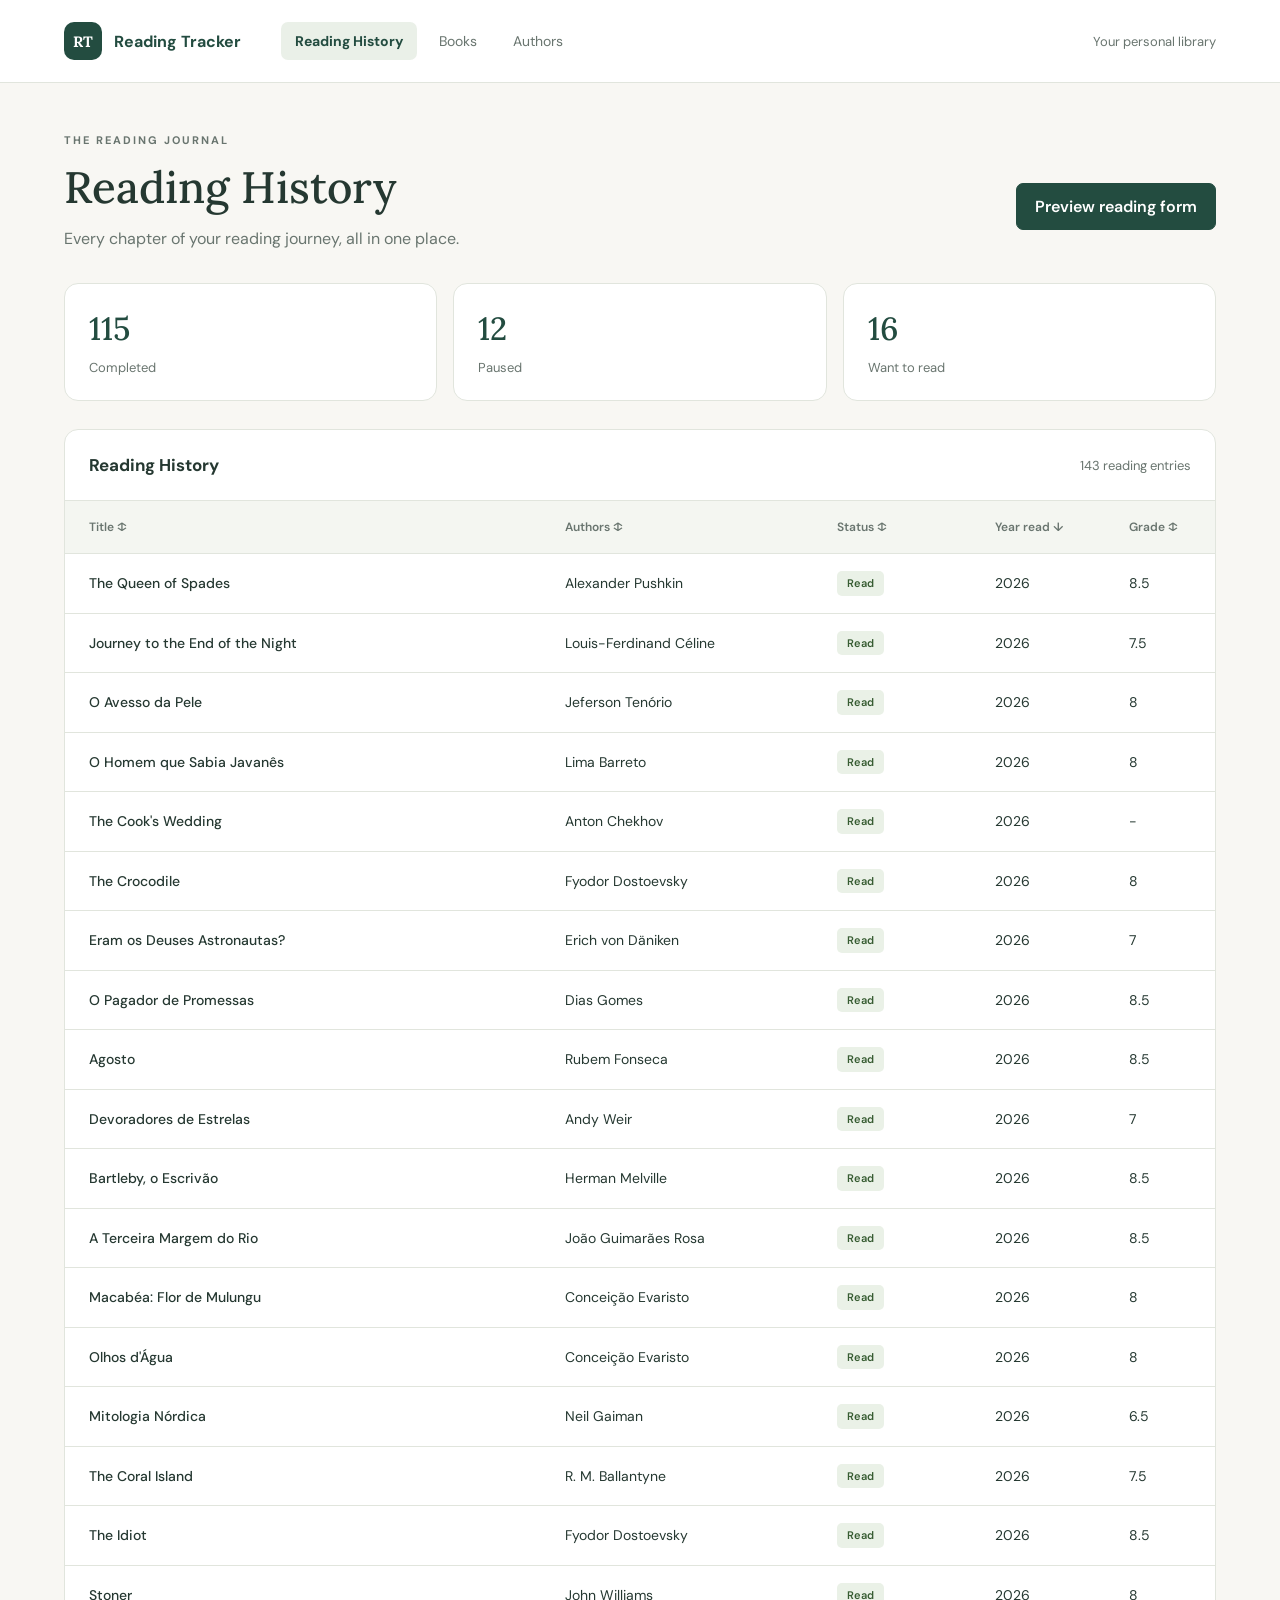
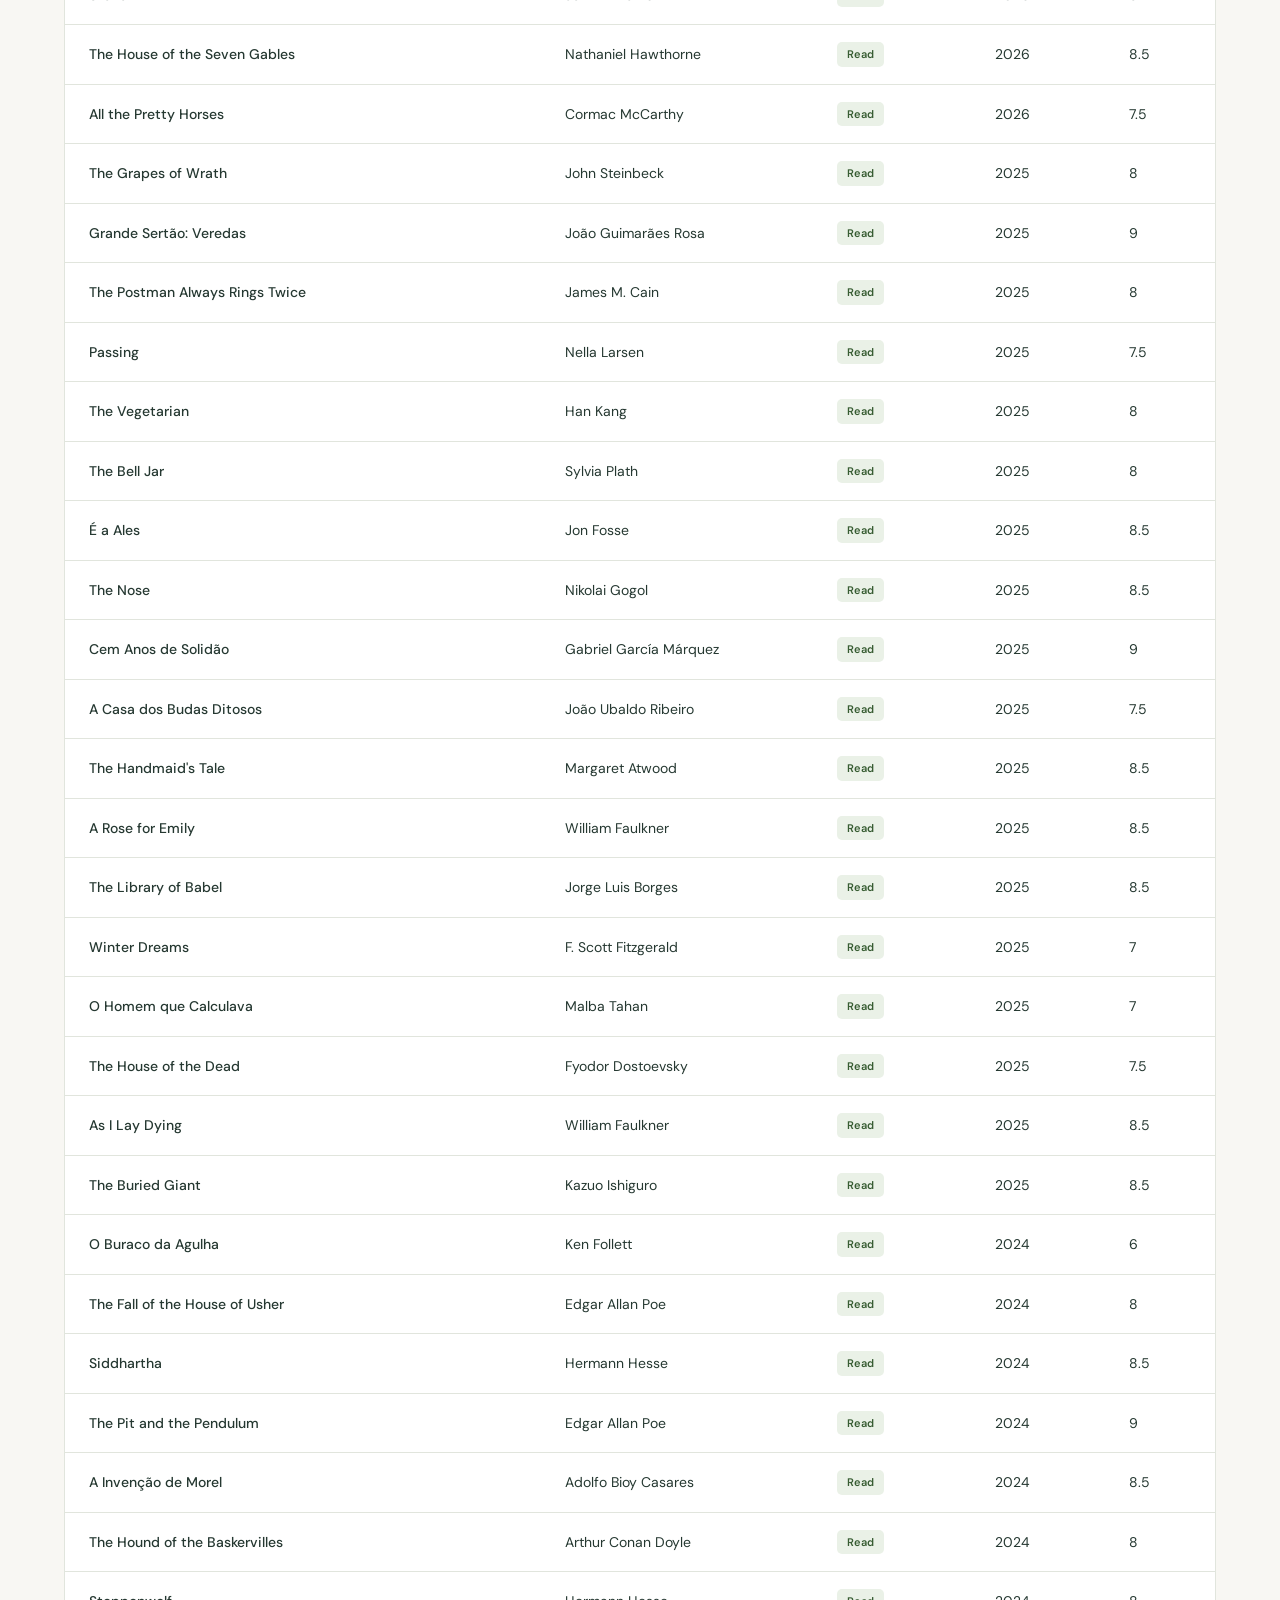
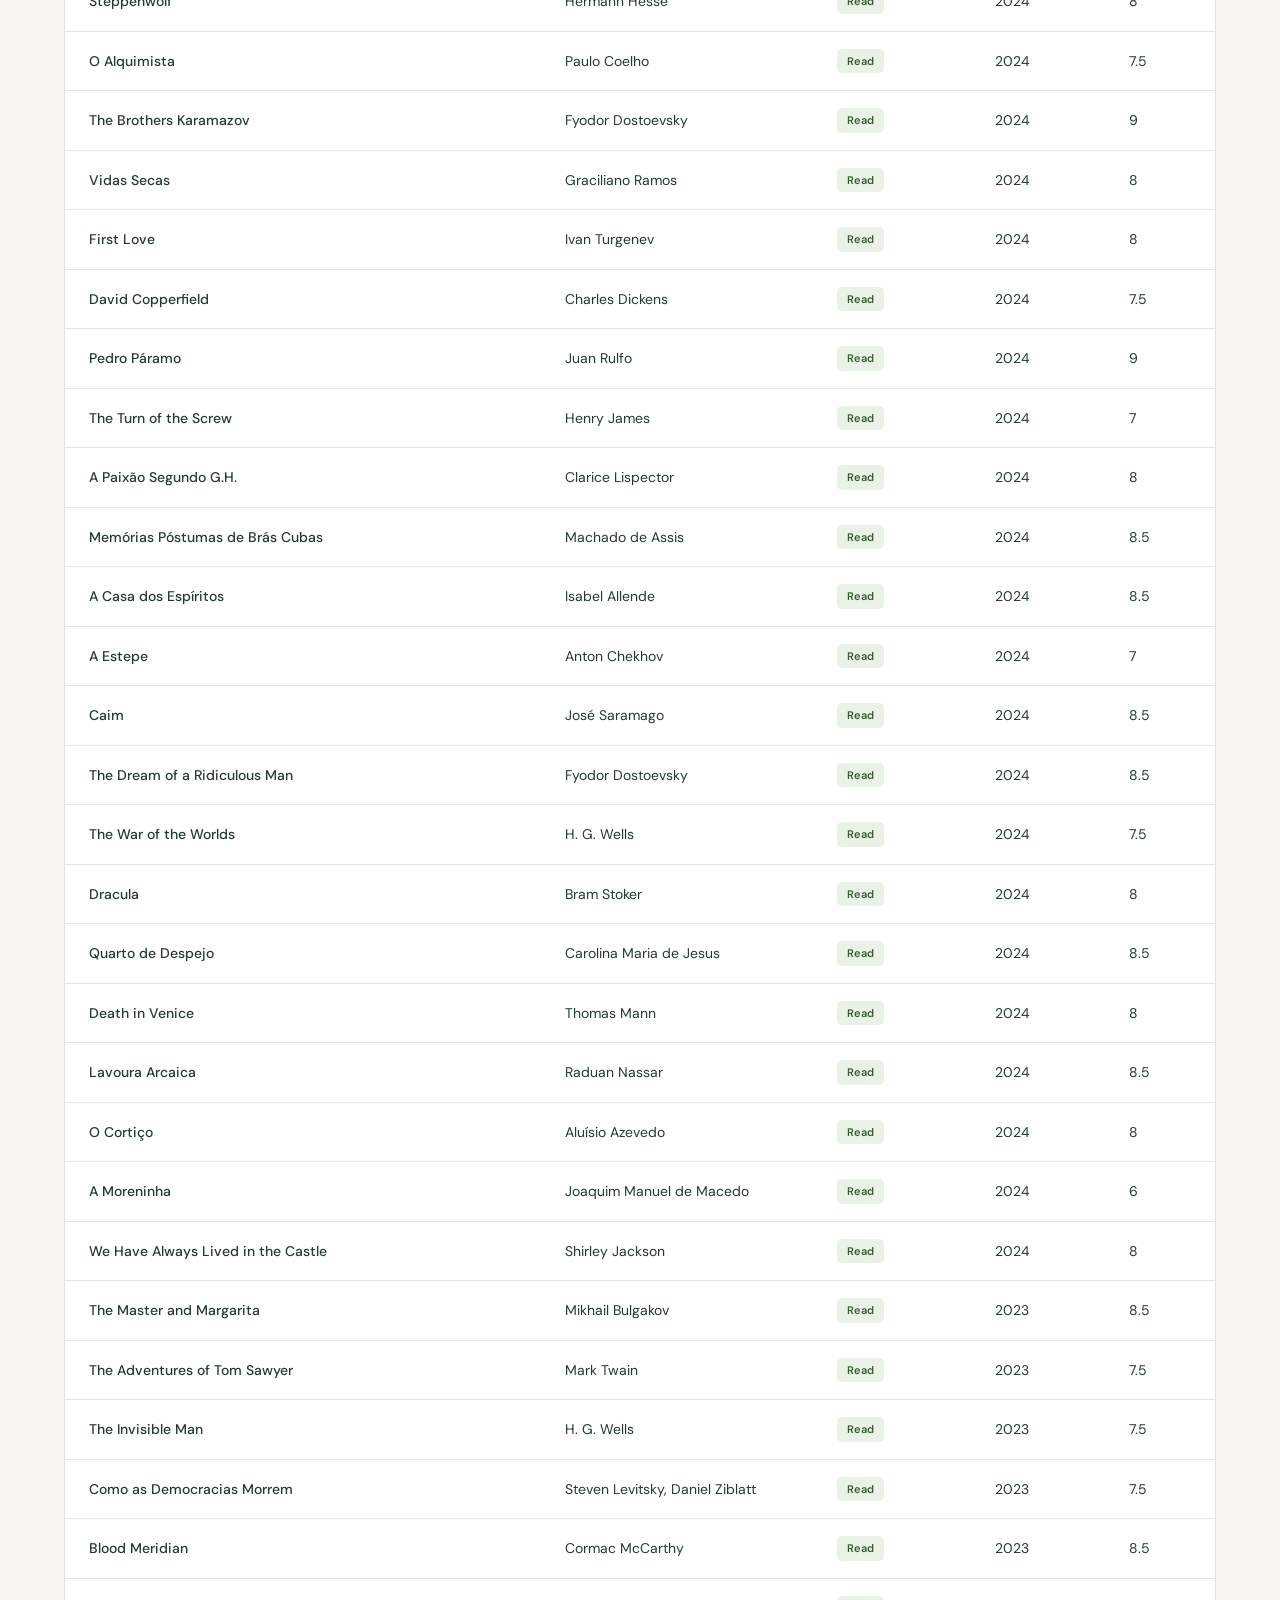
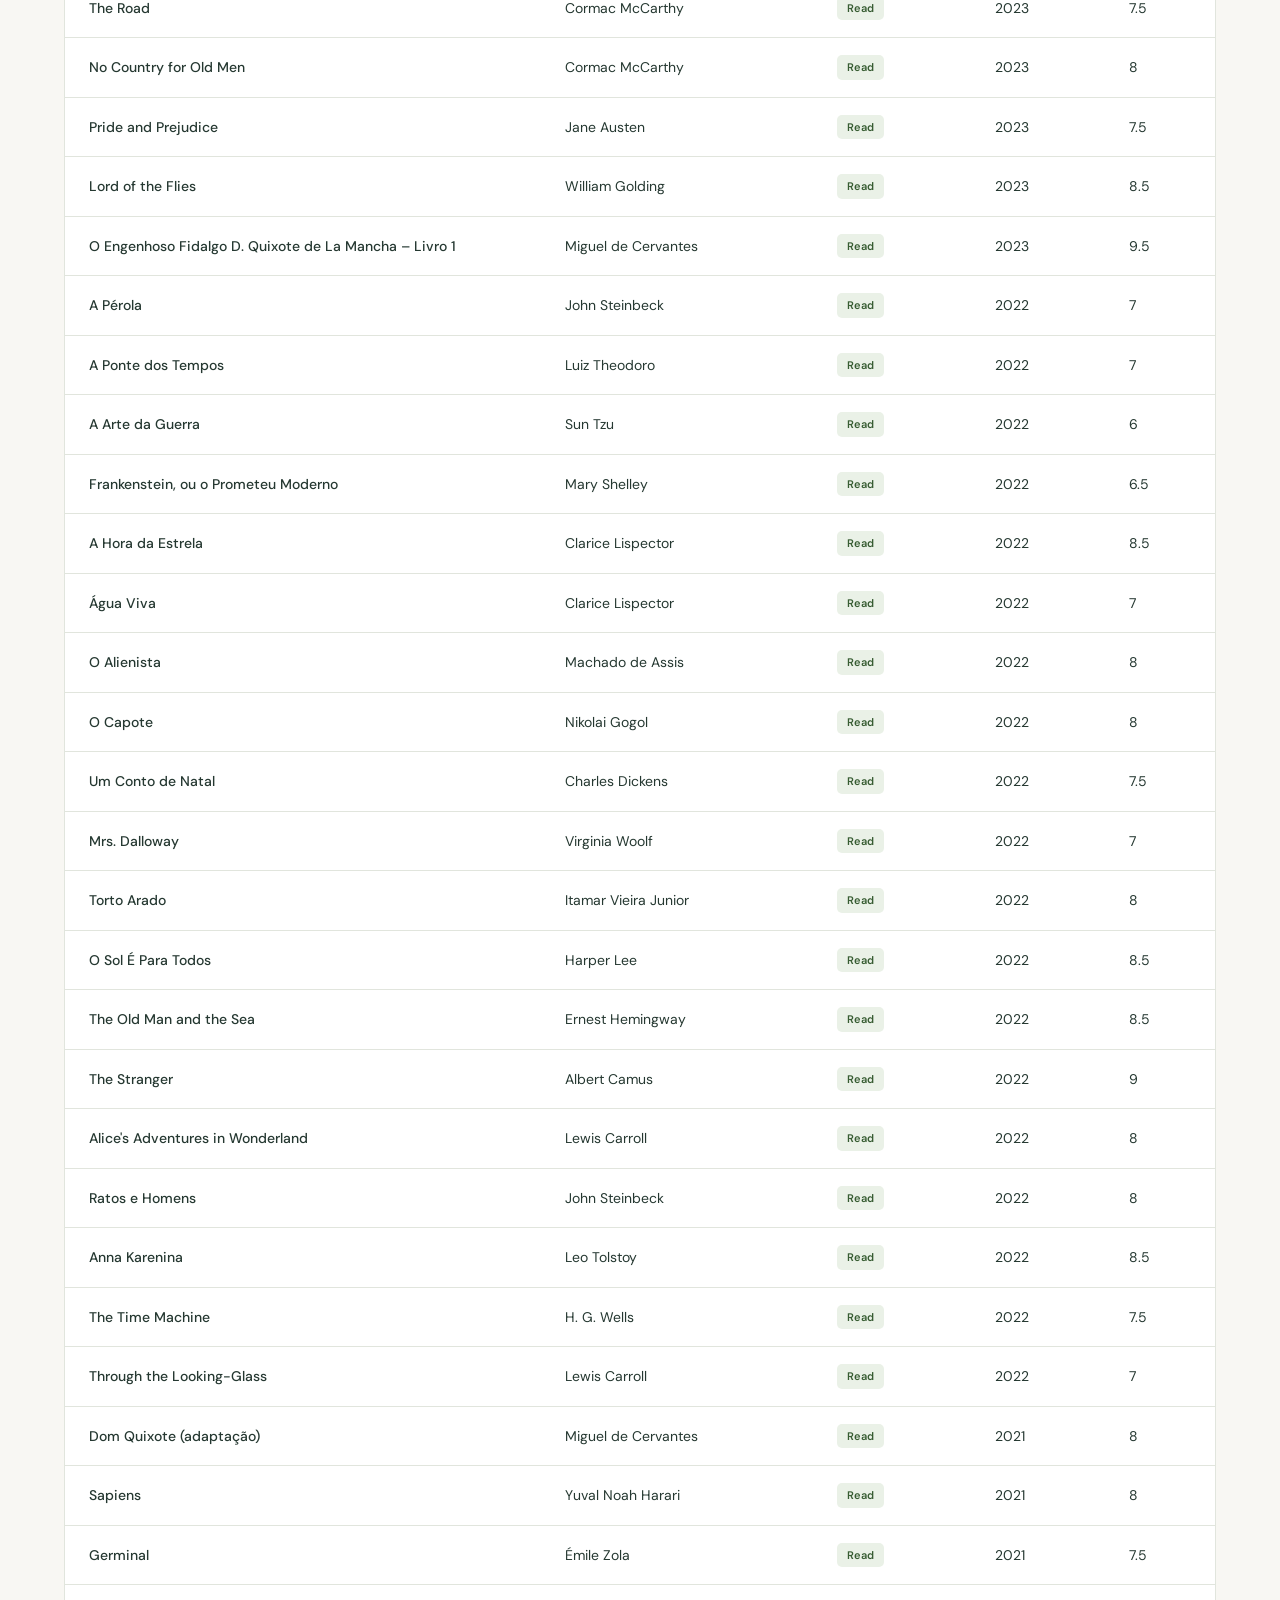
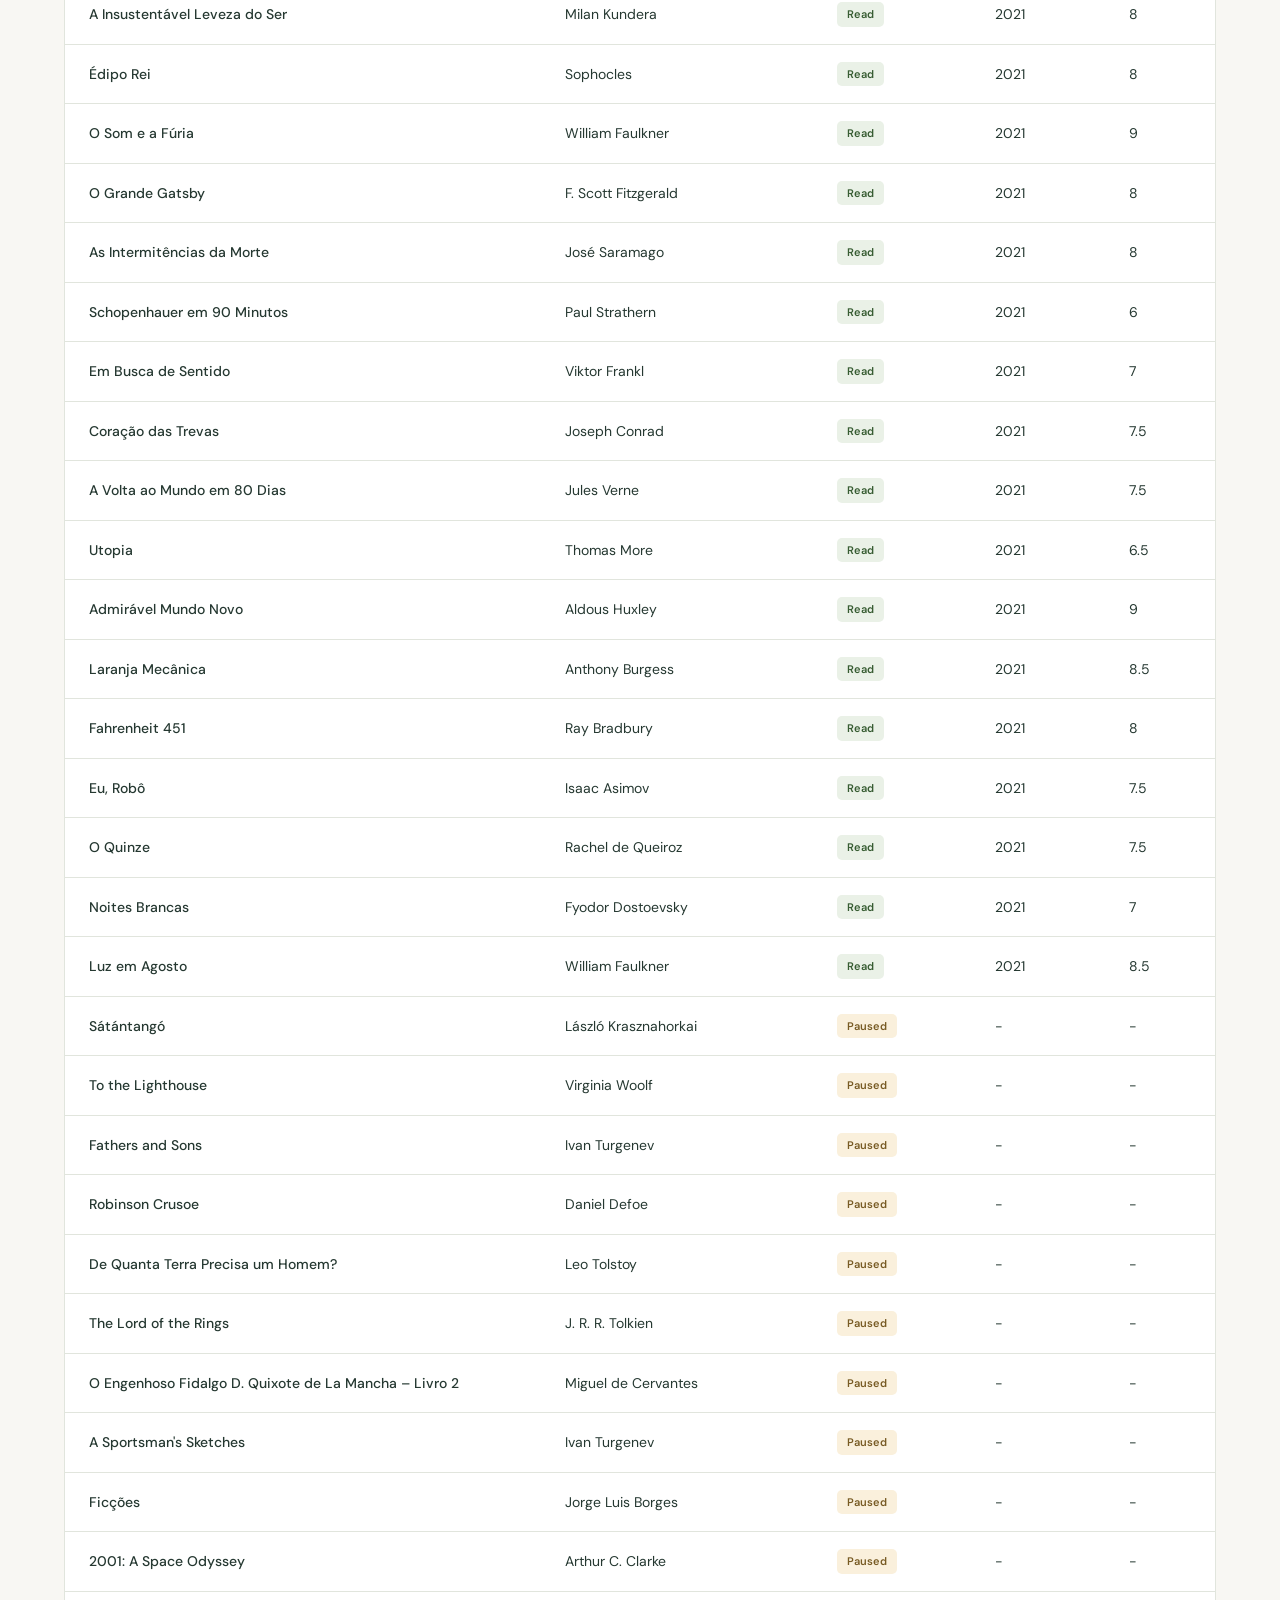
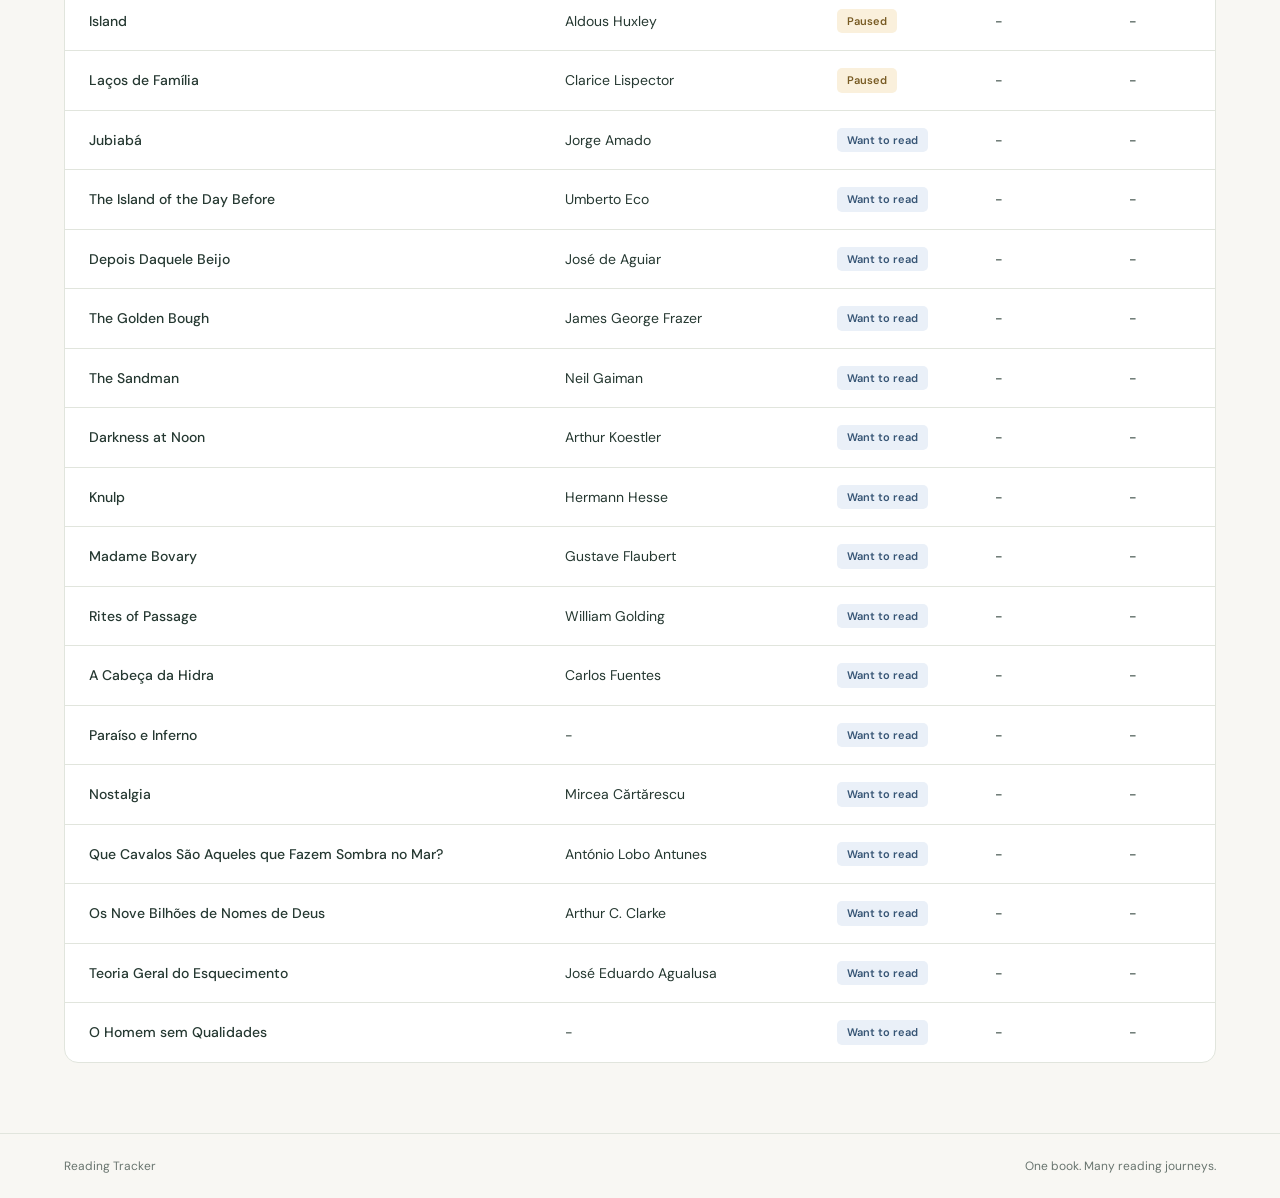
==== frontend/index.html @ 023c6641 "feat: cria base navegável do frontend Reading Tracker" ====
<!doctype html>
<html lang="en-US">
<head>
  <meta charset="utf-8">
  <meta name="viewport" content="width=device-width, initial-scale=1">
  <meta name="theme-color" content="#234c40">
  <title>Reading Tracker</title>
  <link rel="stylesheet" href="./css/styles.css">
  <script type="module" src="./js/app.js"></script>
</head>
<body>
  <a class="skip-link" href="#main">Skip to content</a>
  <header class="site-header">
    <a class="brand" href="#readings"><span class="brand-mark" aria-hidden="true">RT</span> Reading Tracker</a>
    <nav aria-label="Main navigation">
      <a href="#readings" data-route="readings">Reading History</a>
      <a href="#books" data-route="books">Books</a>
      <a href="#authors" data-route="authors">Authors</a>
    </nav>
    <span class="header-caption">Your personal library</span>
  </header>
  <main id="main" tabindex="-1">
    <section class="intro" aria-labelledby="page-title">
      <p class="eyebrow" id="page-eyebrow"></p>
      <div class="title-row"><div><h1 id="page-title"></h1><p id="page-description" class="description"></p></div><button id="preview-button" type="button" disabled></button></div>
    </section>
    <div id="announcement" role="status" aria-live="polite"></div>
    <div id="content" aria-busy="true"></div>
    <noscript><p>Please enable JavaScript to open your library.</p></noscript>
  </main>
  <footer><span>Reading Tracker</span><span>One book. Many reading journeys.</span></footer>
  <dialog id="form-dialog" aria-labelledby="dialog-title"><div class="dialog-heading"><h2 id="dialog-title"></h2><button type="button" class="button-secondary" id="close-dialog">Close</button></div><div id="dialog-content"></div></dialog>
</body>
</html>
---- frontend/css/styles.css ----
@import url('https://fonts.googleapis.com/css2?family=DM+Sans:wght@400;500;600;700&family=Lora:wght@400;500;600&display=swap');
:root {
  --paper:#f8f7f3;
  --surface:#fff;
  --ink:#253831;
  --muted:#69756f;
  --green:#234c40;
  --line:#e1e5dd;
  --accent:#eaf0e8;
  --danger:#982f30;
  --radius:14px;
  font-family:'DM Sans',system-ui,sans-serif;
  color:var(--ink);
  background:var(--paper);
  font-synthesis:none
}
* {
  box-sizing:border-box
}
body {
  margin:0
}
button,input,select,textarea {
  font:inherit
}
a {
  color:var(--green)
}
button,a,input,select,textarea {
  touch-action:manipulation
}
button {
  cursor:pointer;
  border:1px solid var(--green);
  border-radius:7px;
  padding:12px 18px;
  background:var(--green);
  color:white;
  font-weight:600
}
button:hover {
  filter:brightness(.94)
}
button:disabled {
  cursor:not-allowed;
  opacity:.55
}
button:focus-visible,a:focus-visible,input:focus-visible,select:focus-visible,textarea:focus-visible,.table-scroll:focus-visible {
  outline:3px solid #b87832;
  outline-offset:3px
}
[hidden] {
  display:none!important
}
.site-header {
  display:flex;
  align-items:center;
  gap:40px;
  padding:22px 5vw;
  border-bottom:1px solid var(--line);
  background:var(--surface)
}
.brand {
  display:flex;
  align-items:center;
  gap:12px;
  text-decoration:none;
  font-weight:700;
  white-space:nowrap
}
.brand-mark {
  display:grid;
  place-items:center;
  width:38px;
  height:38px;
  border-radius:10px;
  background:var(--green);
  color:#fff;
  font-family:'Lora',Georgia,serif;
  font-size:15px
}
.site-header nav {
  display:flex;
  gap:8px
}
.site-header nav a {
  text-decoration:none;
  padding:10px 14px;
  border-radius:7px;
  color:var(--muted);
  font-size:14px
}
.site-header nav a[aria-current] {
  background:var(--accent);
  color:var(--green);
  font-weight:700
}
.header-caption {
  margin-left:auto;
  color:var(--muted);
  font-size:13px
}
main {
  max-width:1280px;
  margin:auto;
  padding:50px 5vw 70px;
  min-height:78vh
}
main:focus {
  outline:none
}
.eyebrow {
  font-size:11px;
  letter-spacing:2px;
  font-weight:700;
  color:var(--muted);
  margin:0 0 14px
}
.title-row {
  display:flex;
  justify-content:space-between;
  align-items:center;
  gap:24px
}
h1 {
  font:500 clamp(30px,4vw,44px)/1.2 'Lora',Georgia,serif;
  margin:0
}
h2 {
  font-size:17px;
  margin:0
}
.description {
  color:var(--muted);
  line-height:1.6;
  margin:12px 0 0
}
.intro {
  margin-bottom:32px
}
.summary-grid {
  display:grid;
  grid-template-columns:repeat(3,minmax(0,1fr));
  gap:16px;
  margin-bottom:28px
}
.summary-card {
  display:flex;
  flex-direction:column;
  gap:10px;
  padding:24px;
  border:1px solid var(--line);
  border-radius:var(--radius);
  background:var(--surface);
  font-size:13px;
  color:var(--muted)
}
.summary-value {
  font:500 32px 'Lora',Georgia,serif;
  color:var(--green)
}
.collection-panel {
  background:var(--surface);
  border:1px solid var(--line);
  border-radius:var(--radius);
  overflow:hidden
}
.panel-heading {
  padding:24px;
  display:flex;
  align-items:center;
  justify-content:space-between;
  gap:15px
}
.muted {
  color:var(--muted);
  font-size:13px
}
.table-scroll {
  overflow:auto
}
table {
  border-collapse:collapse;
  width:100%;
  text-align:left;
  font-size:14px
}
th {
  font-size:12px;
  font-weight:600;
  background:#f4f6f1;
  color:var(--muted);
  white-space:nowrap
}
th,td {
  padding:17px 24px;
  border-top:1px solid var(--line);
  line-height:1.5
}
td:first-child {
  font-weight:500;
  min-width:210px
}
td:nth-child(2) {
  min-width:170px
}
tbody tr:hover {
  background:#fafbf8
}
.sort-button {
  padding:0;
  color:inherit;
  background:none;
  border:0;
  font-size:inherit;
  white-space:nowrap
}
.sort-button:hover {
  color:var(--green)
}
.badge {
  display:inline-block;
  padding:4px 10px;
  border-radius:5px;
  font-size:11px;
  white-space:nowrap;
  font-weight:600;
  background:#edf0ed;
  color:#41584c
}
.badge.complete {
  background:#eaf1e7;
  color:#375c32
}
.badge.paused {
  background:#faf0dc;
  color:#785b24
}
.badge.wishlist {
  background:#eaf0f8;
  color:#375575
}
.badge.active {
  background:#e6f3ee;
  color:#23614b
}
.badge.abandoned {
  background:#f7e9e7;
  color:#8a4741
}
.button-link {
  background:none;
  color:var(--green);
  border:0;
  padding:4px 0;
  text-decoration:underline;
  font-size:13px
}
.button-secondary {
  background:white;
  color:var(--green);
  padding:8px 14px
}
.empty-state {
  text-align:center;
  padding:60px 24px;
  color:var(--muted)
}
.empty-state h2 {
  color:var(--ink)
}
.notice,.error-panel {
  padding:18px;
  background:var(--accent);
  border-radius:8px;
  line-height:1.6
}
.error-panel h2 {
  margin-bottom:12px
}
.error-panel button {
  margin-top:10px
}
footer {
  max-width:1280px;
  margin:auto;
  padding:24px 5vw;
  display:flex;
  justify-content:space-between;
  gap:20px;
  border-top:1px solid var(--line);
  font-size:12px;
  color:var(--muted)
}
dialog {
  width:min(800px,calc(100% - 32px));
  max-height:85vh;
  padding:28px;
  border:1px solid var(--line);
  border-radius:var(--radius);
  color:var(--ink)
}
dialog::backdrop {
  background:#162e2580
}
.dialog-heading {
  display:flex;
  align-items:center;
  justify-content:space-between;
  gap:20px;
  margin-bottom:20px
}
.dialog-heading h2 {
  font:500 24px 'Lora',Georgia,serif
}
dialog form {
  display:grid;
  gap:22px
}
.form-grid {
  display:grid;
  grid-template-columns:1fr 1fr;
  gap:16px
}
.field {
  display:flex;
  flex-direction:column;
  gap:7px;
  min-width:0
}
.field label {
  font-size:13px;
  font-weight:600
}
.field input,.field select,.field textarea {
  width:100%;
  min-height:42px;
  border:1px solid #b8c4bc;
  border-radius:6px;
  padding:9px;
  background:white;
  color:var(--ink)
}
.field select[multiple] {
  min-height:120px
}
.field-error {
  color:var(--danger);
  font-size:12px
}
.field [aria-invalid="true"] {
  border-color:var(--danger)
}
fieldset {
  border:1px solid var(--line);
  border-radius:8px;
  padding:16px;
  min-width:0
}
legend {
  font-weight:600;
  padding:0 6px
}
.checkbox-label {
  display:flex;
  gap:10px;
  align-items:center
}
.checkbox-label input {
  width:18px;
  height:18px
}
.sr-only {
  position:absolute;
  width:1px;
  height:1px;
  margin:-1px;
  overflow:hidden;
  clip:rect(0,0,0,0);
  white-space:nowrap
}
.skip-link {
  position:fixed;
  top:-100px;
  left:16px;
  z-index:10;
  background:white;
  padding:12px
}
.skip-link:focus {
  top:12px
}
@media(max-width:850px) {
  .site-header {
    flex-wrap:wrap;
    gap:16px;
    padding:18px 5vw
  }
  .header-caption {
    display:none
  }
  .site-header nav {
    margin-left:auto
  }
  .title-row {
    align-items:flex-start
  }
  .title-row>button {
    flex-shrink:0;
    font-size:12px
  }
  th,td {
    padding:14px 18px
  }
}
@media(max-width:580px) {
  main {
    padding-top:32px
  }
  .site-header nav {
    width:100%;
    margin:0;
    justify-content:space-between
  }
  .site-header nav a {
    padding:10px;
    font-size:13px
  }
  .title-row {
    flex-direction:column;
    gap:18px
  }
  .summary-grid {
    gap:8px
  }
  .summary-card {
    padding:16px 12px;
    font-size:11px
  }
  .summary-value {
    font-size:27px
  }
  .panel-heading {
    padding:18px;
    align-items:flex-start;
    flex-direction:column;
    gap:7px
  }
  .form-grid {
    grid-template-columns:1fr
  }
  dialog {
    padding:20px
  }
  footer {
    flex-direction:column;
    gap:8px
  }
}
@media(prefers-reduced-motion:reduce) {
  * {
    scroll-behavior:auto!important
  }
}
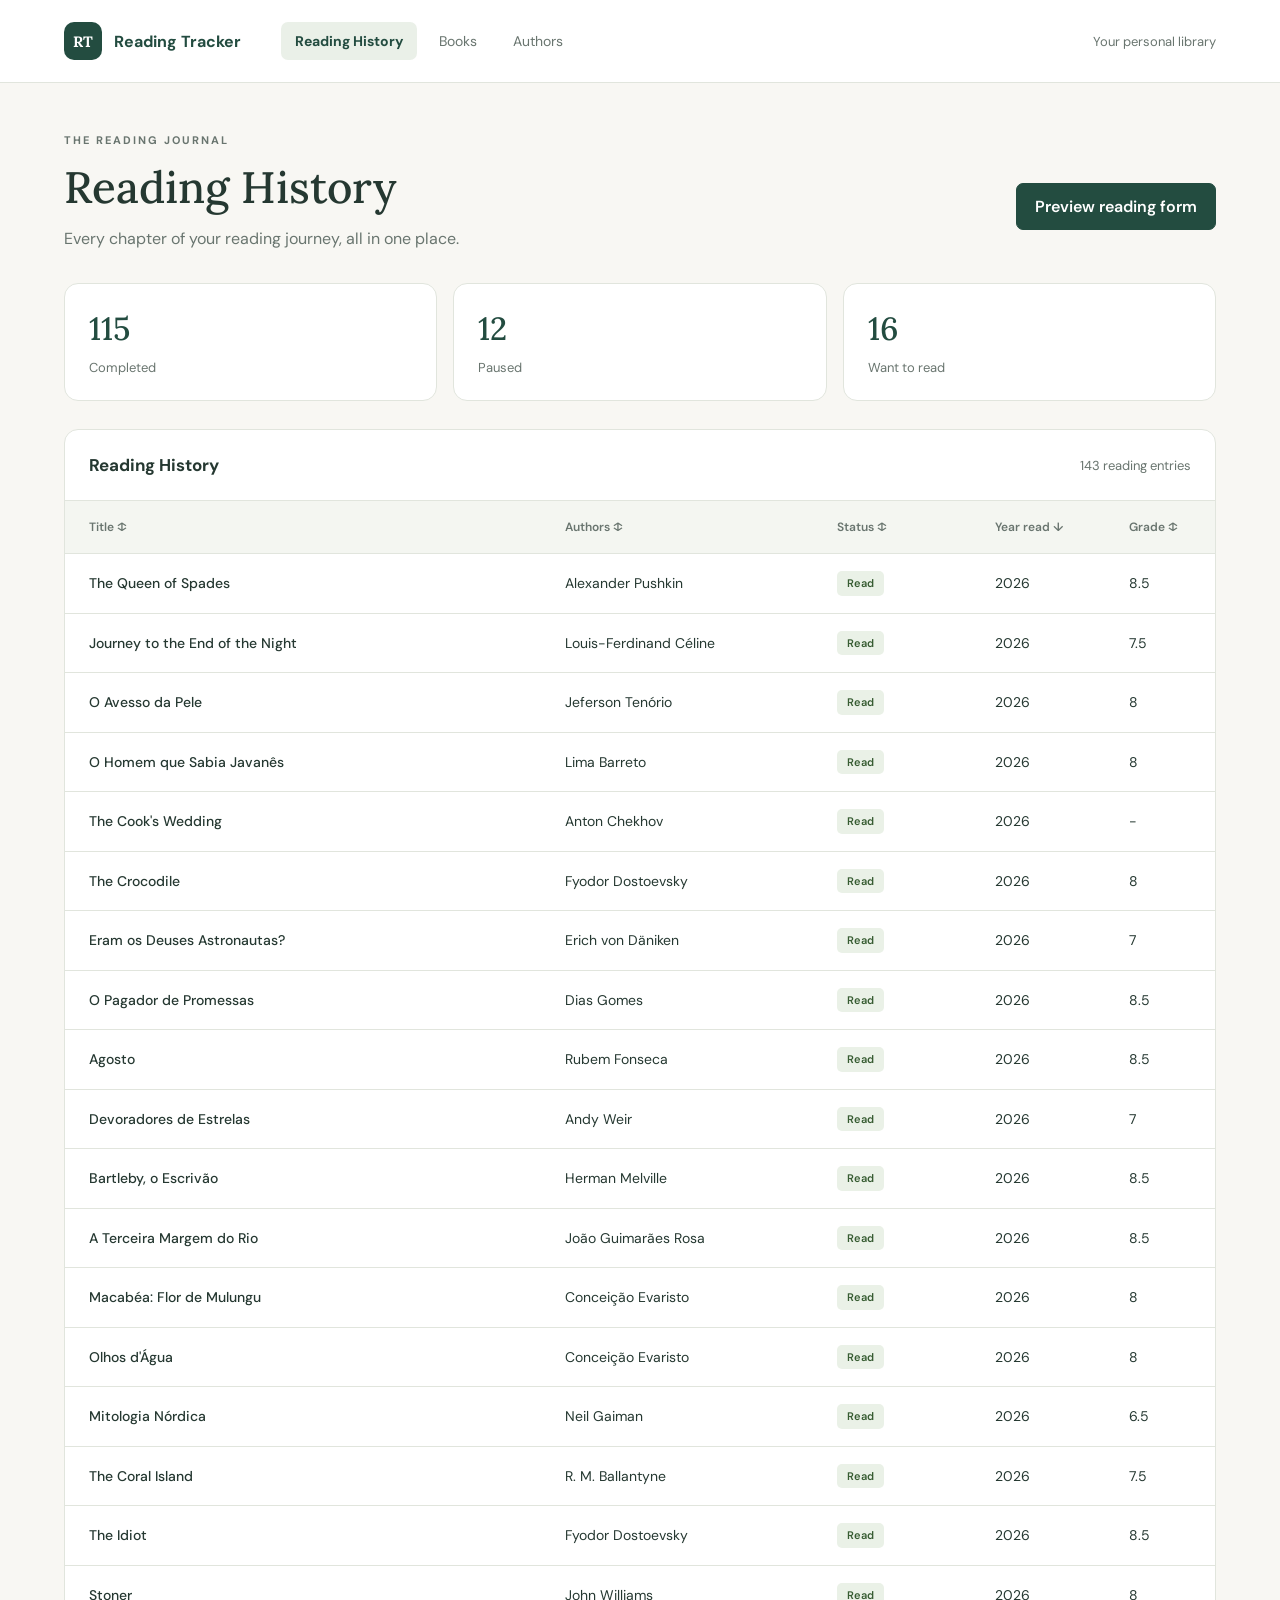
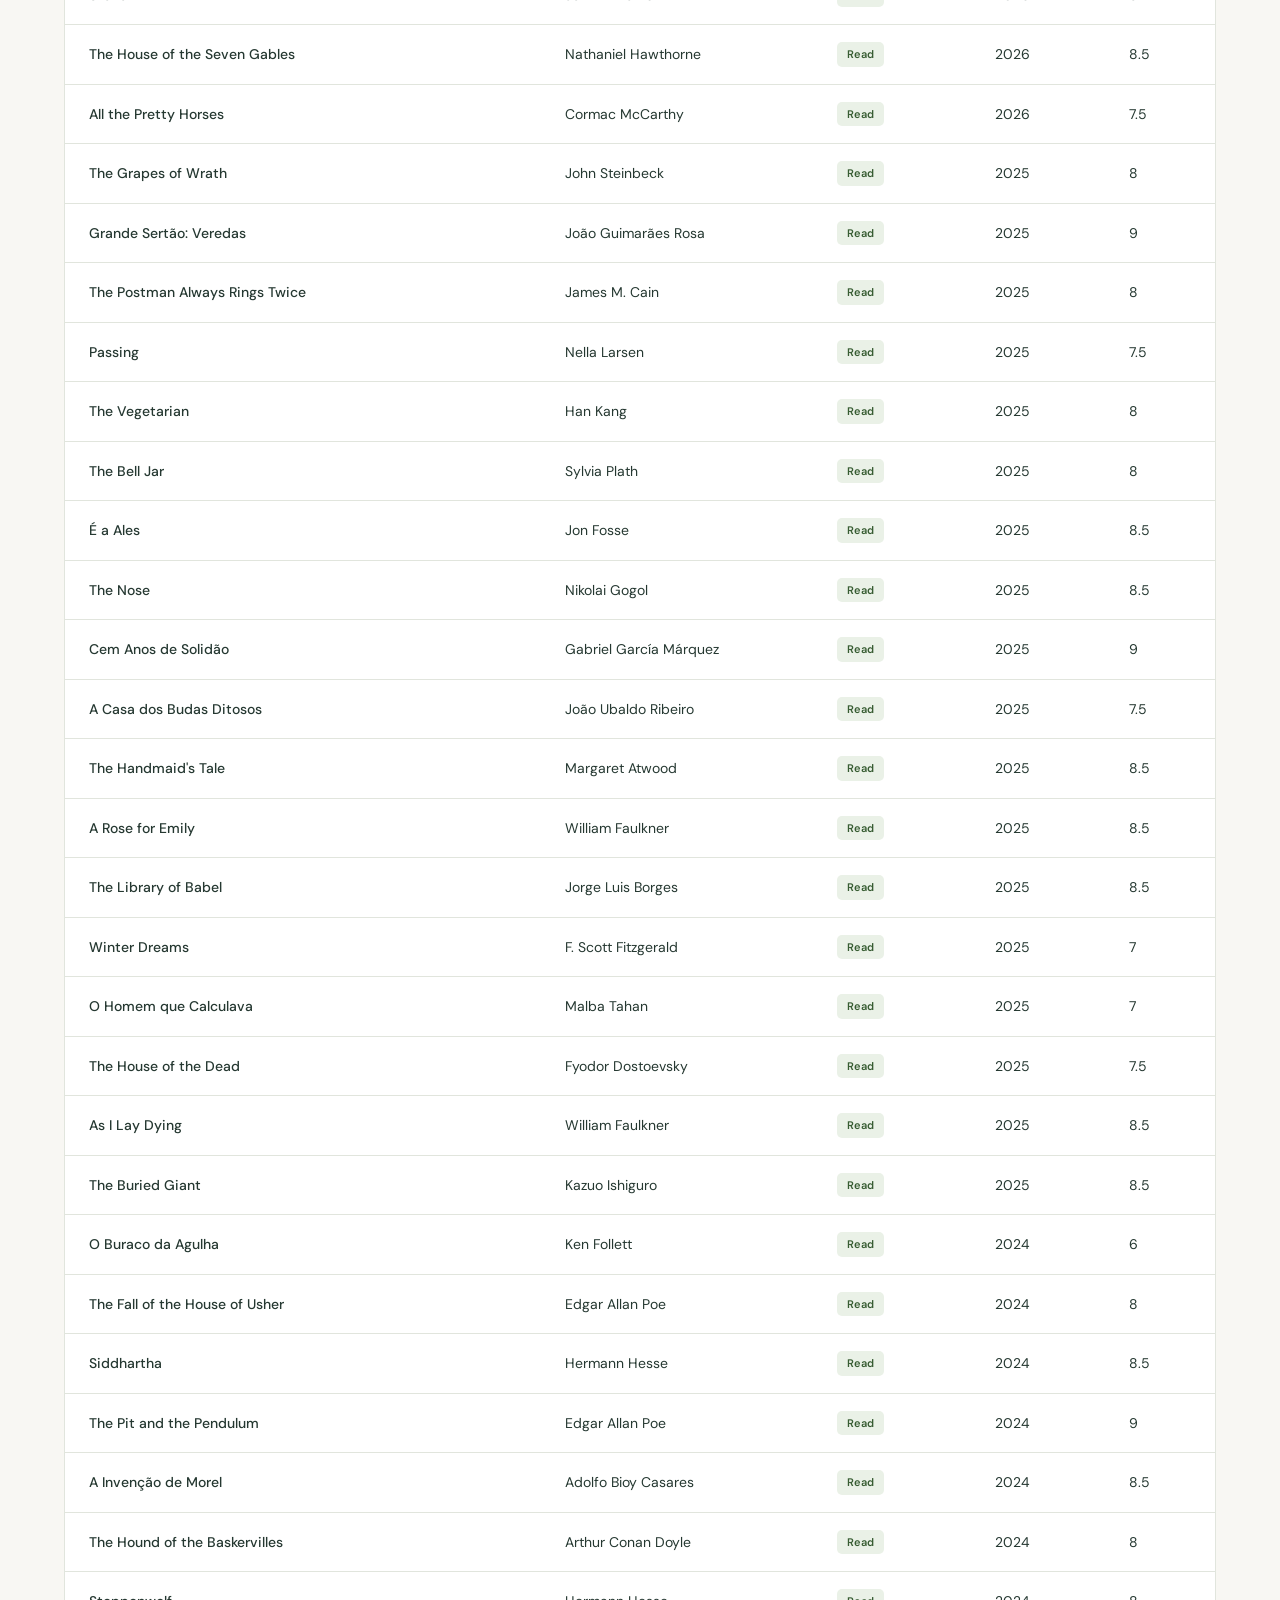
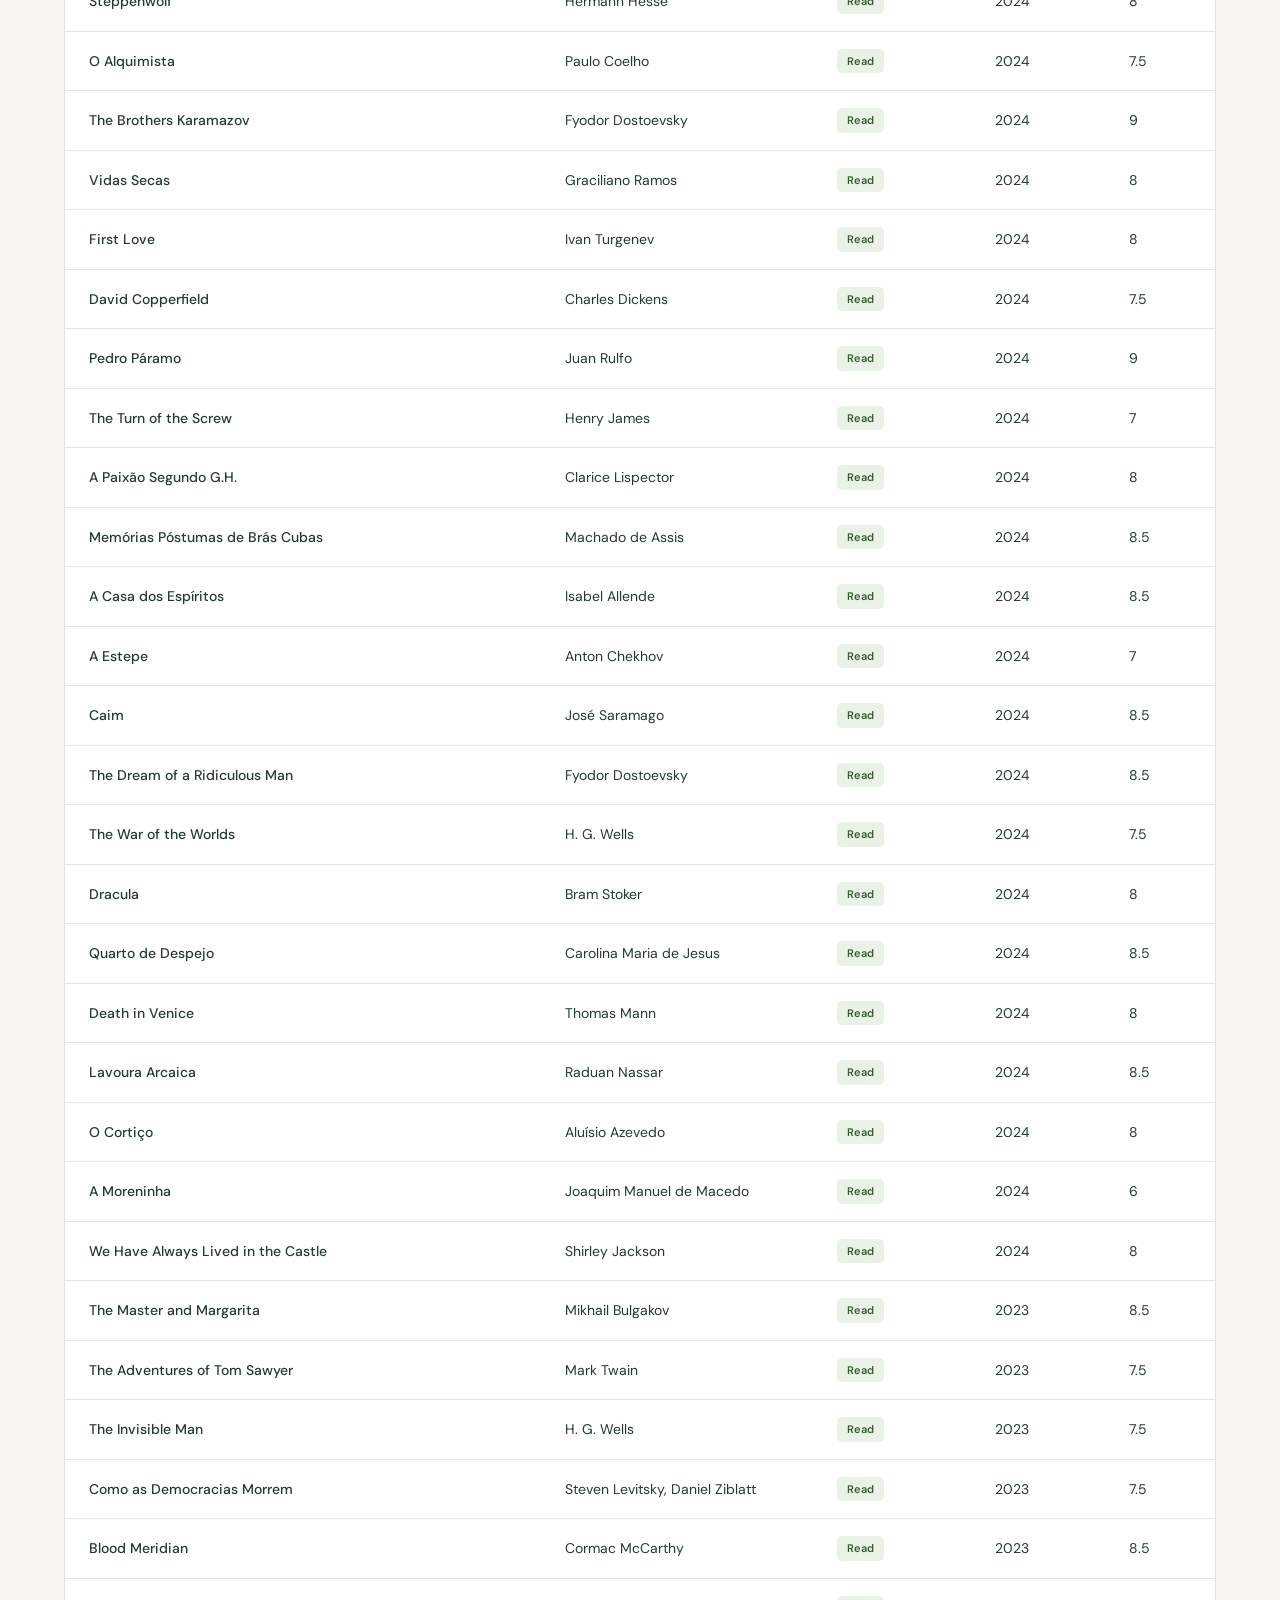
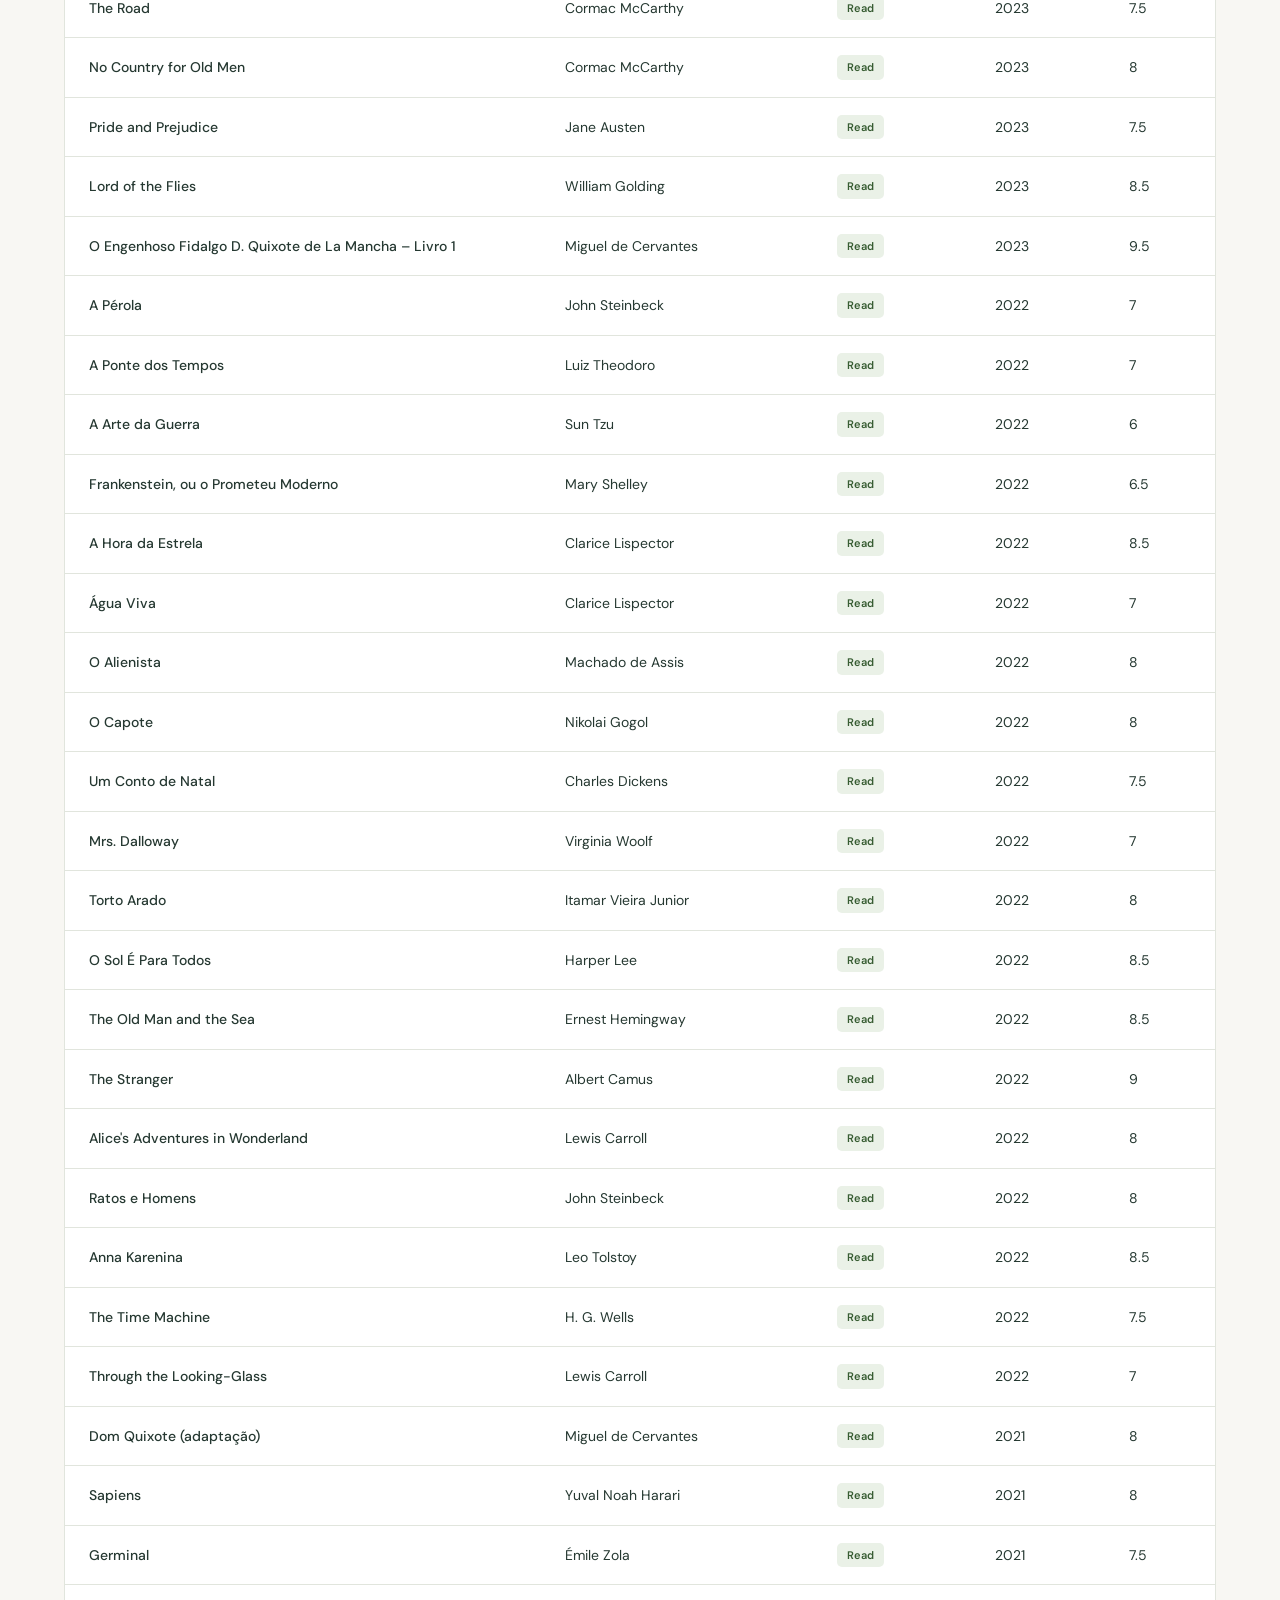
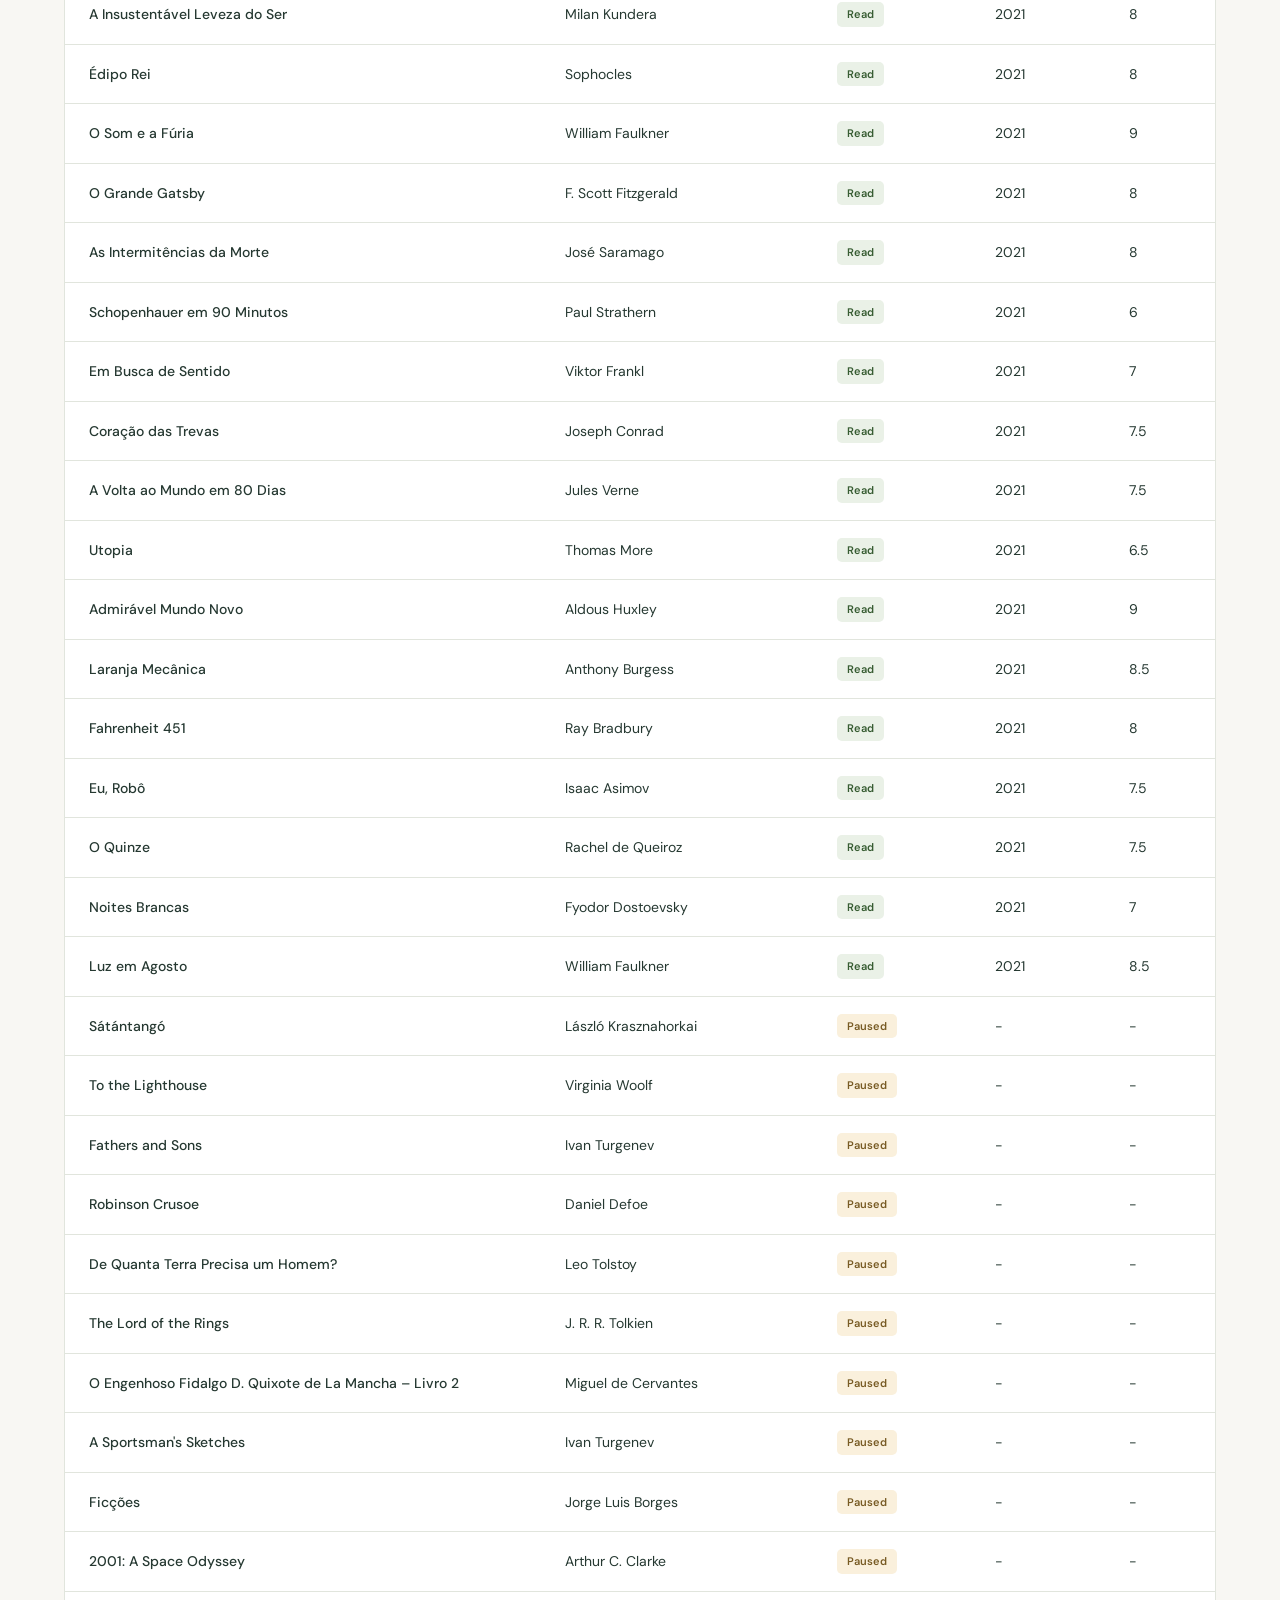
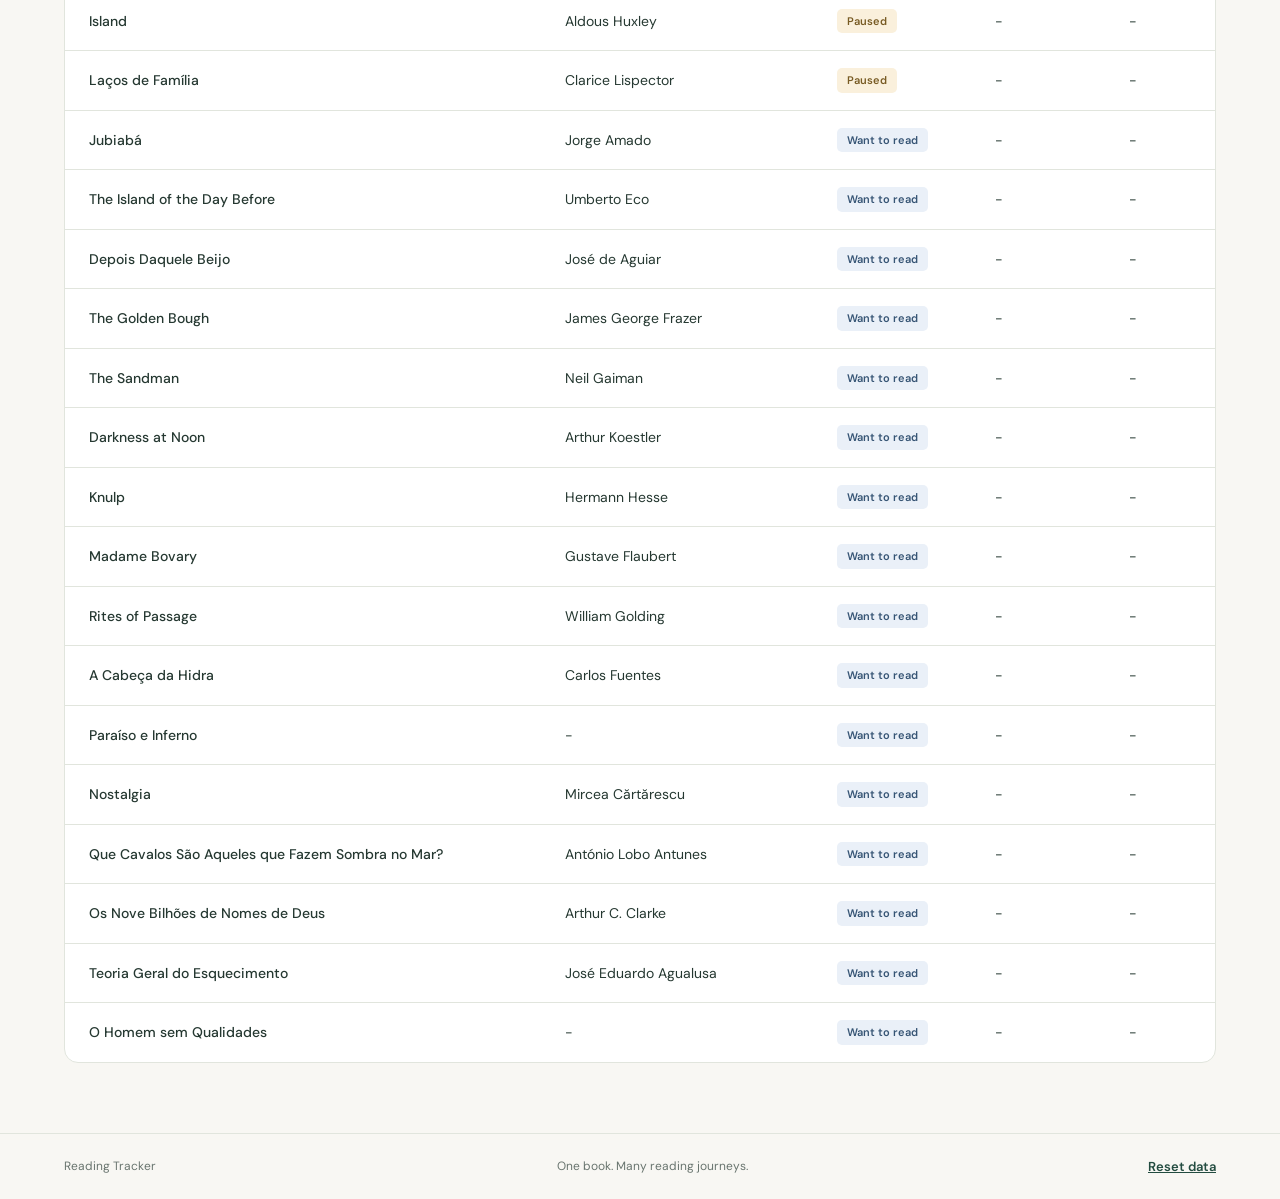
==== commit b441ec44: "feat: implementa persistência validada e restauração de dados" ====
--- a/frontend/index.html
+++ b/frontend/index.html
@@ -24,11 +24,11 @@
       <p class="eyebrow" id="page-eyebrow"></p>
       <div class="title-row"><div><h1 id="page-title"></h1><p id="page-description" class="description"></p></div><button id="preview-button" type="button" disabled></button></div>
     </section>
-    <div id="announcement" role="status" aria-live="polite"></div>
+    <div id="announcement" role="status" aria-live="polite" tabindex="-1"></div>
     <div id="content" aria-busy="true"></div>
     <noscript><p>Please enable JavaScript to open your library.</p></noscript>
   </main>
-  <footer><span>Reading Tracker</span><span>One book. Many reading journeys.</span></footer>
+  <footer><span>Reading Tracker</span><span>One book. Many reading journeys.</span><button id="reset-data" type="button" class="button-link" disabled></button></footer>
   <dialog id="form-dialog" aria-labelledby="dialog-title"><div class="dialog-heading"><h2 id="dialog-title"></h2><button type="button" class="button-secondary" id="close-dialog">Close</button></div><div id="dialog-content"></div></dialog>
 </body>
 </html>
--- a/frontend/css/styles.css
+++ b/frontend/css/styles.css
@@ -462,3 +462,21 @@
     scroll-behavior:auto!important
   }
 }
+
+.dialog-actions {
+  display: flex;
+  justify-content: flex-end;
+  flex-wrap: wrap;
+  gap: 12px;
+  margin-top: 24px;
+}
+.confirmation-message {
+  line-height: 1.6;
+}
+.button-danger {
+  background: var(--danger);
+  border-color: var(--danger);
+}
+footer #reset-data {
+  padding: 0;
+}
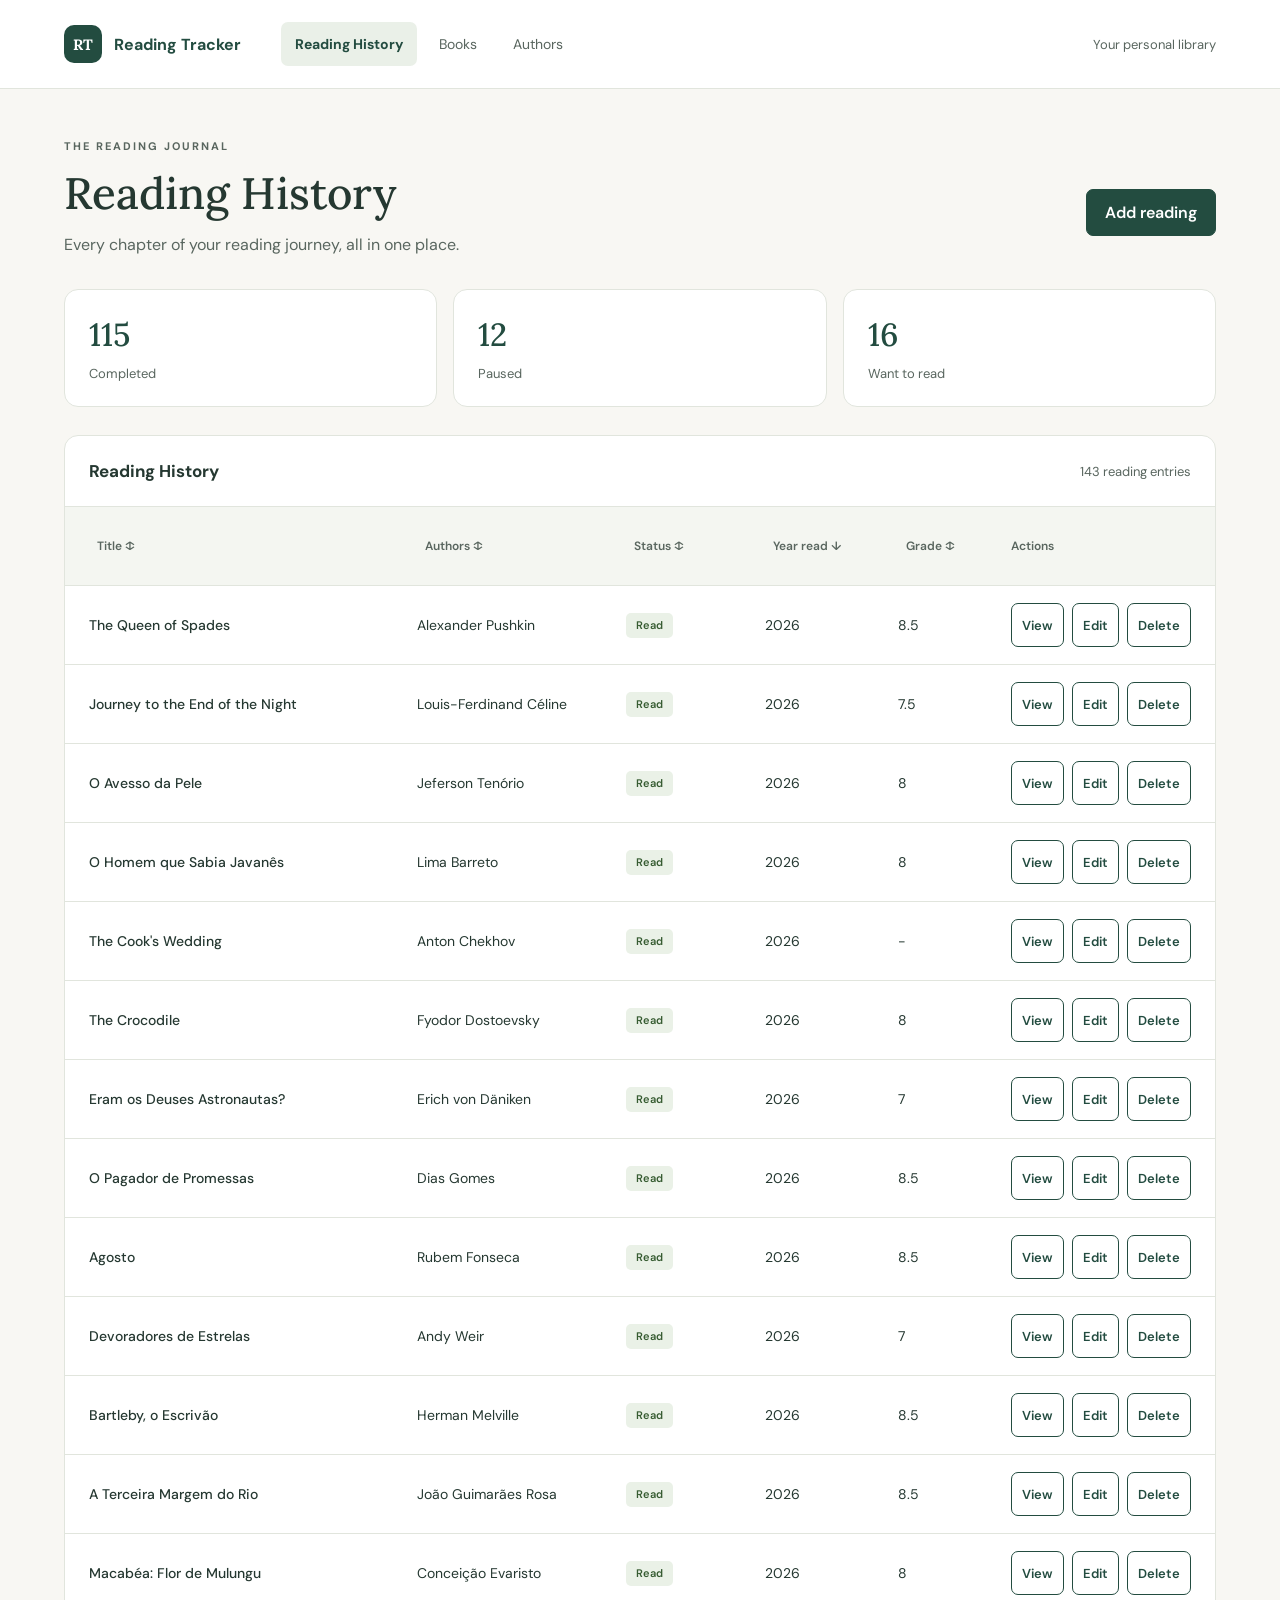
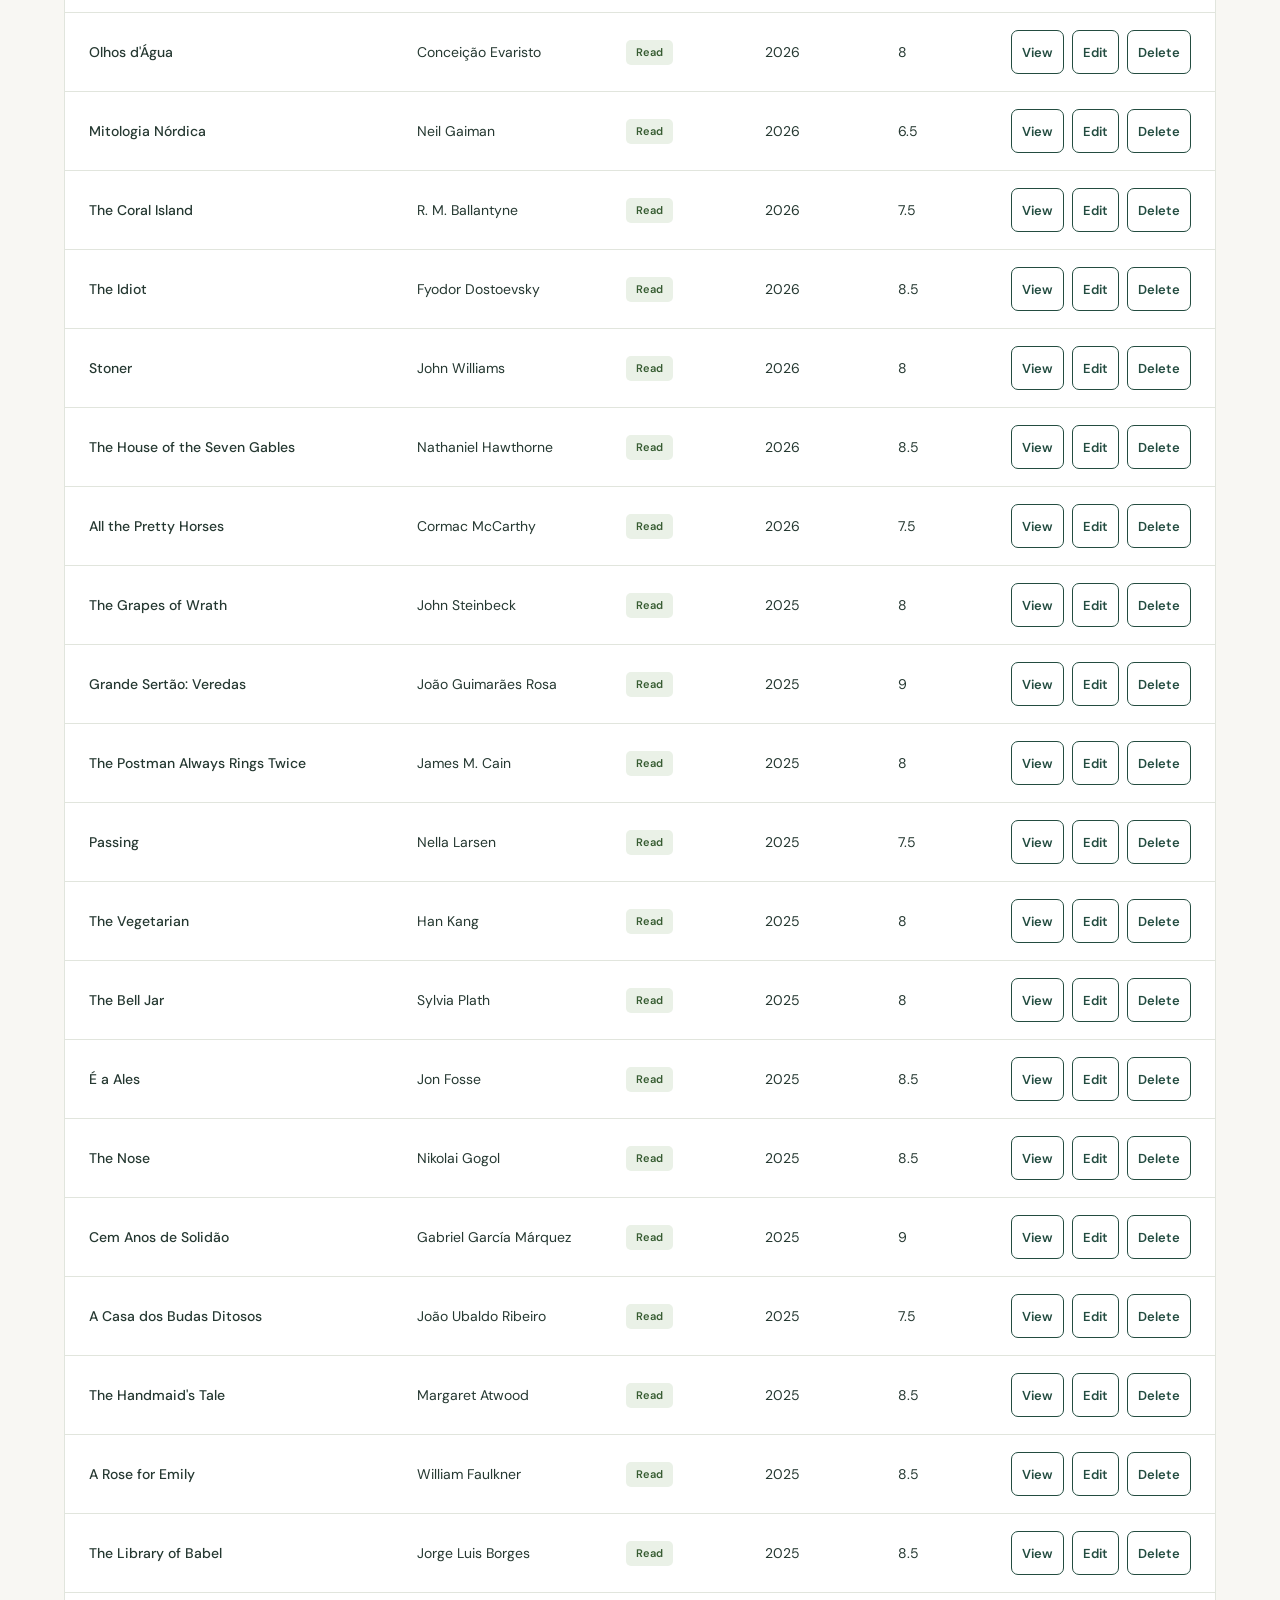
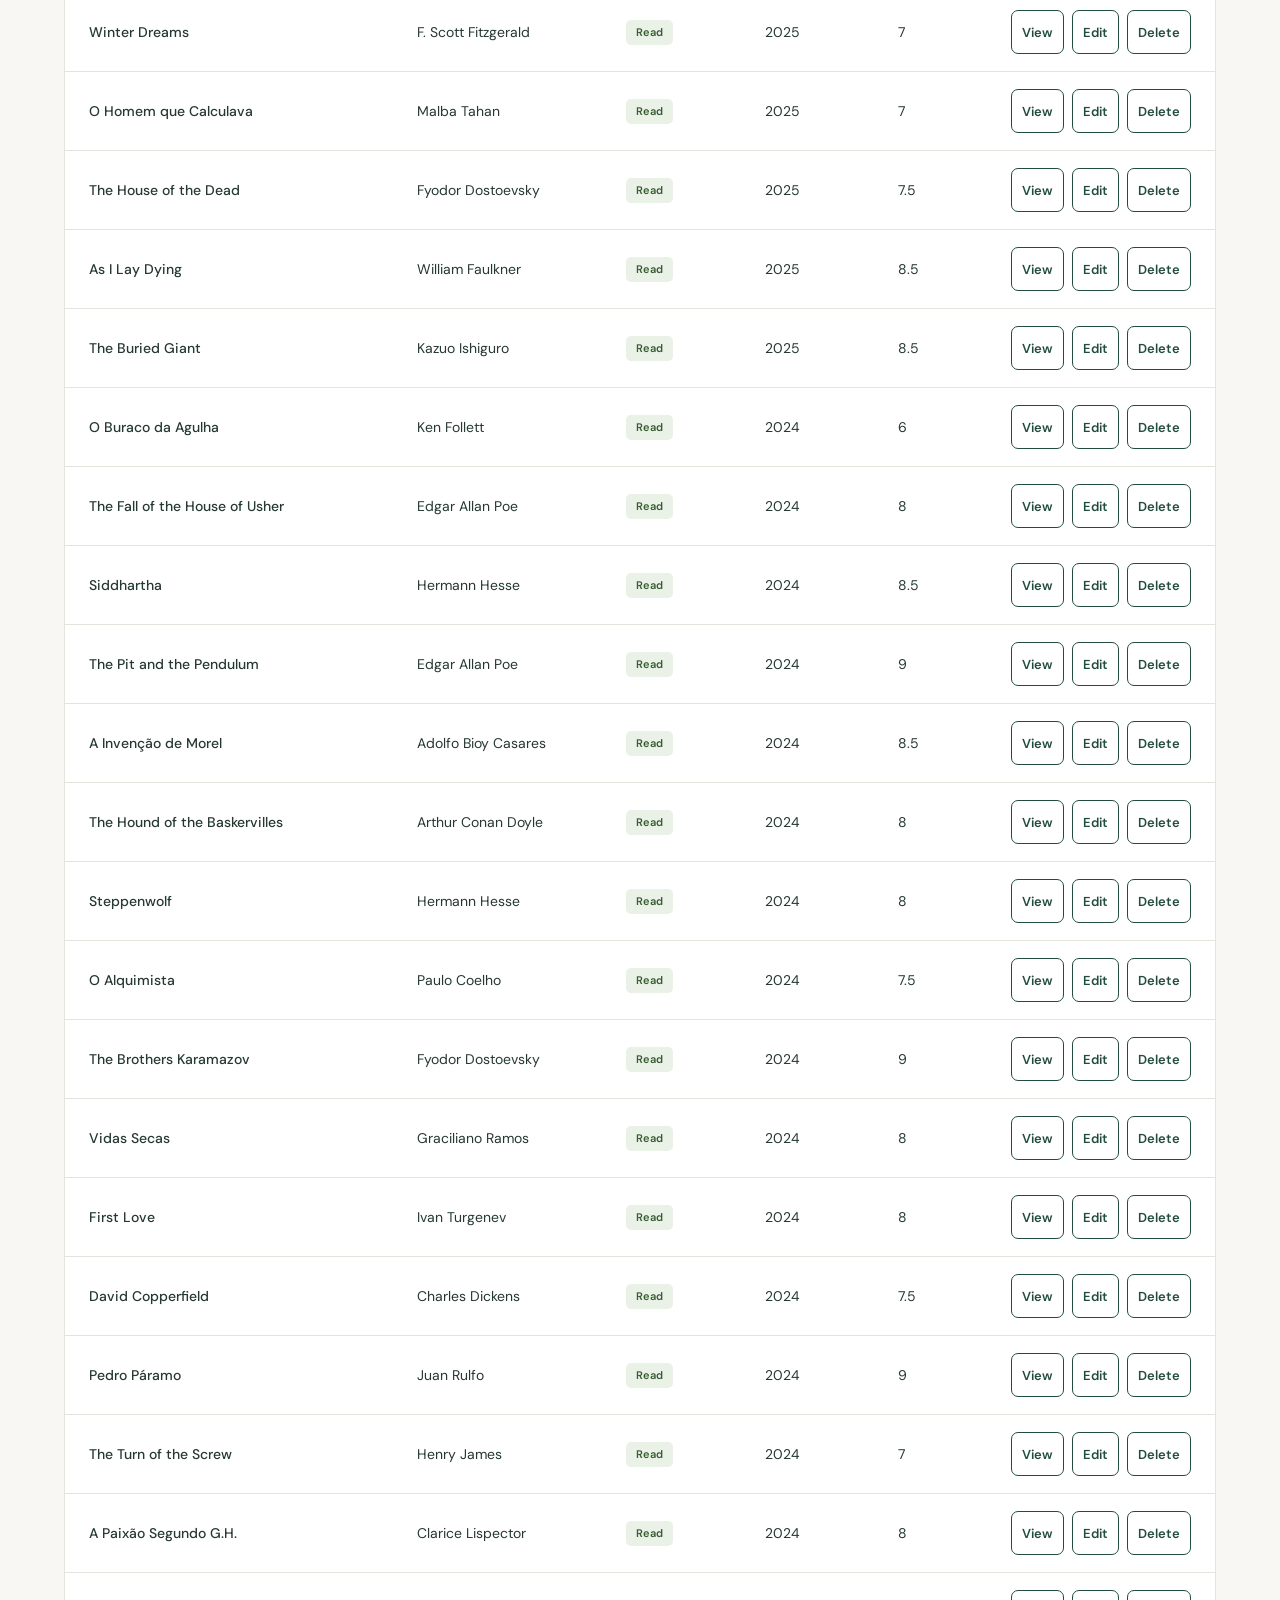
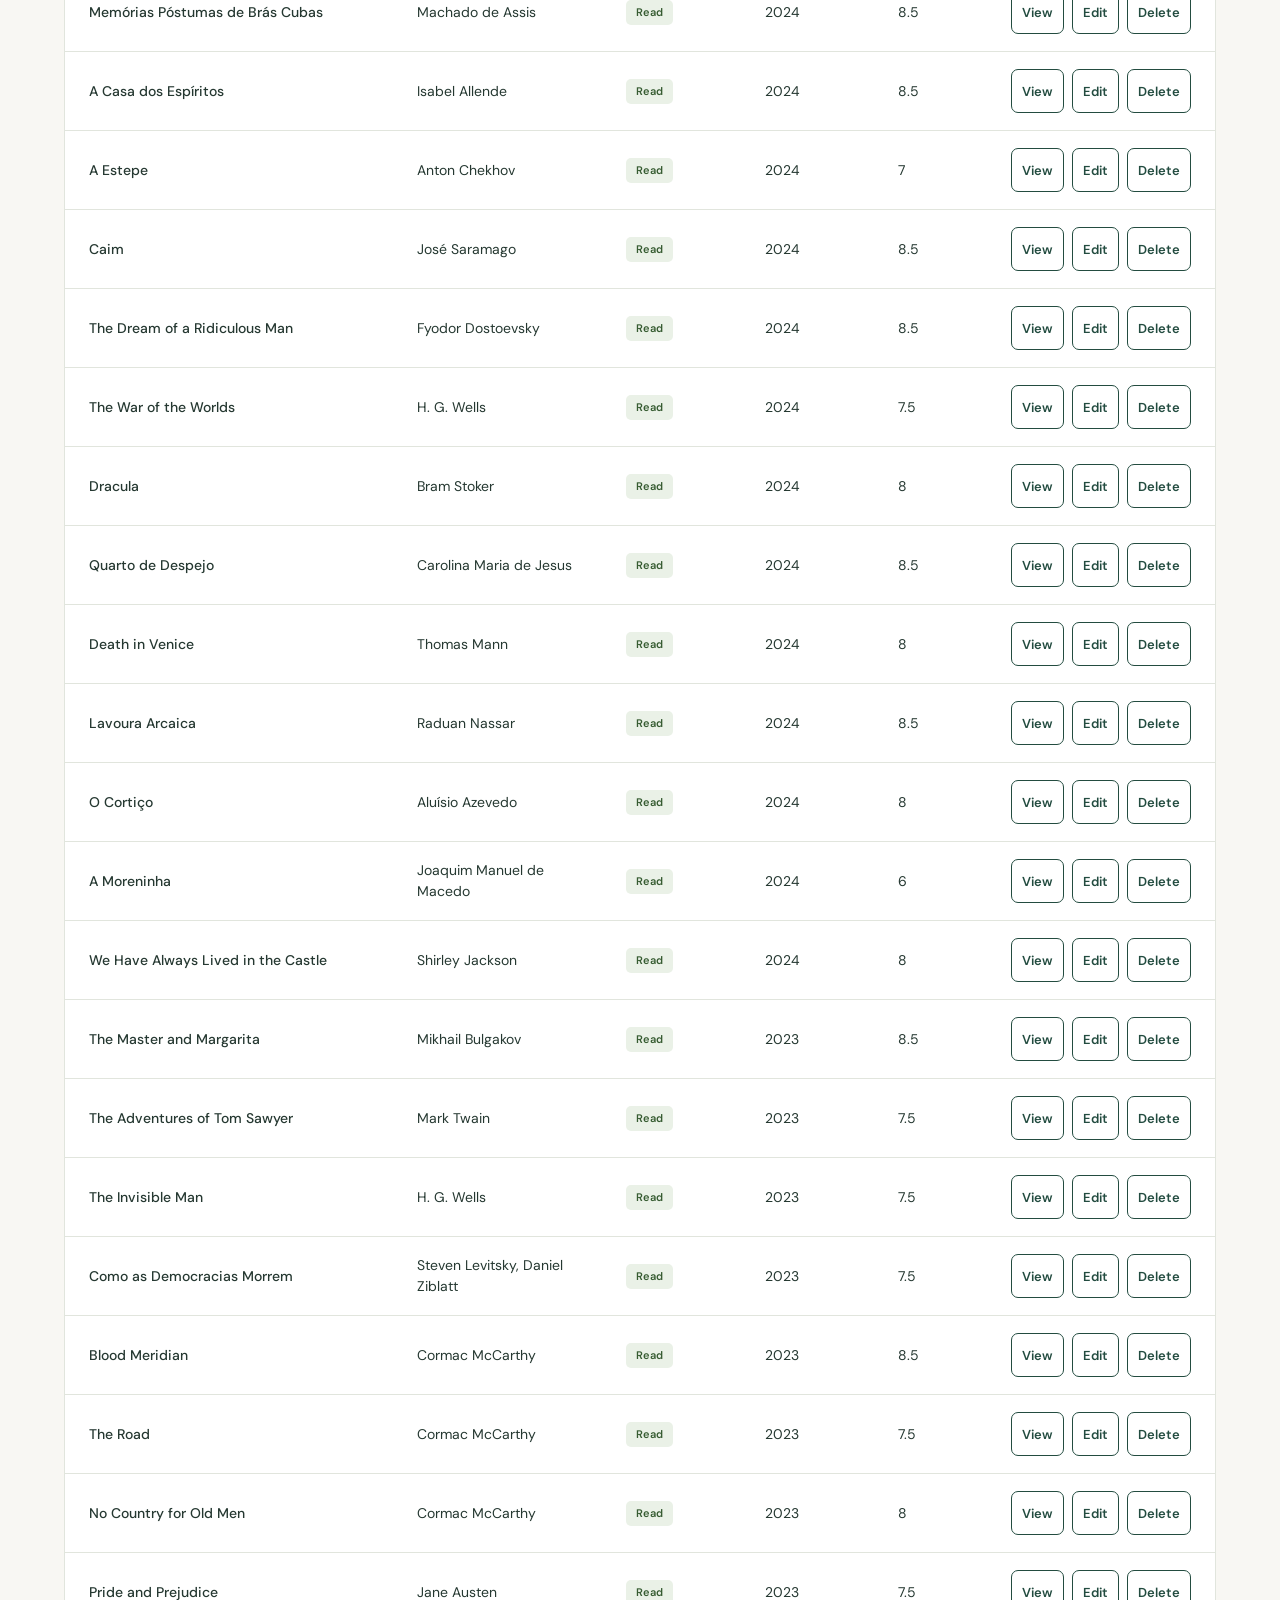
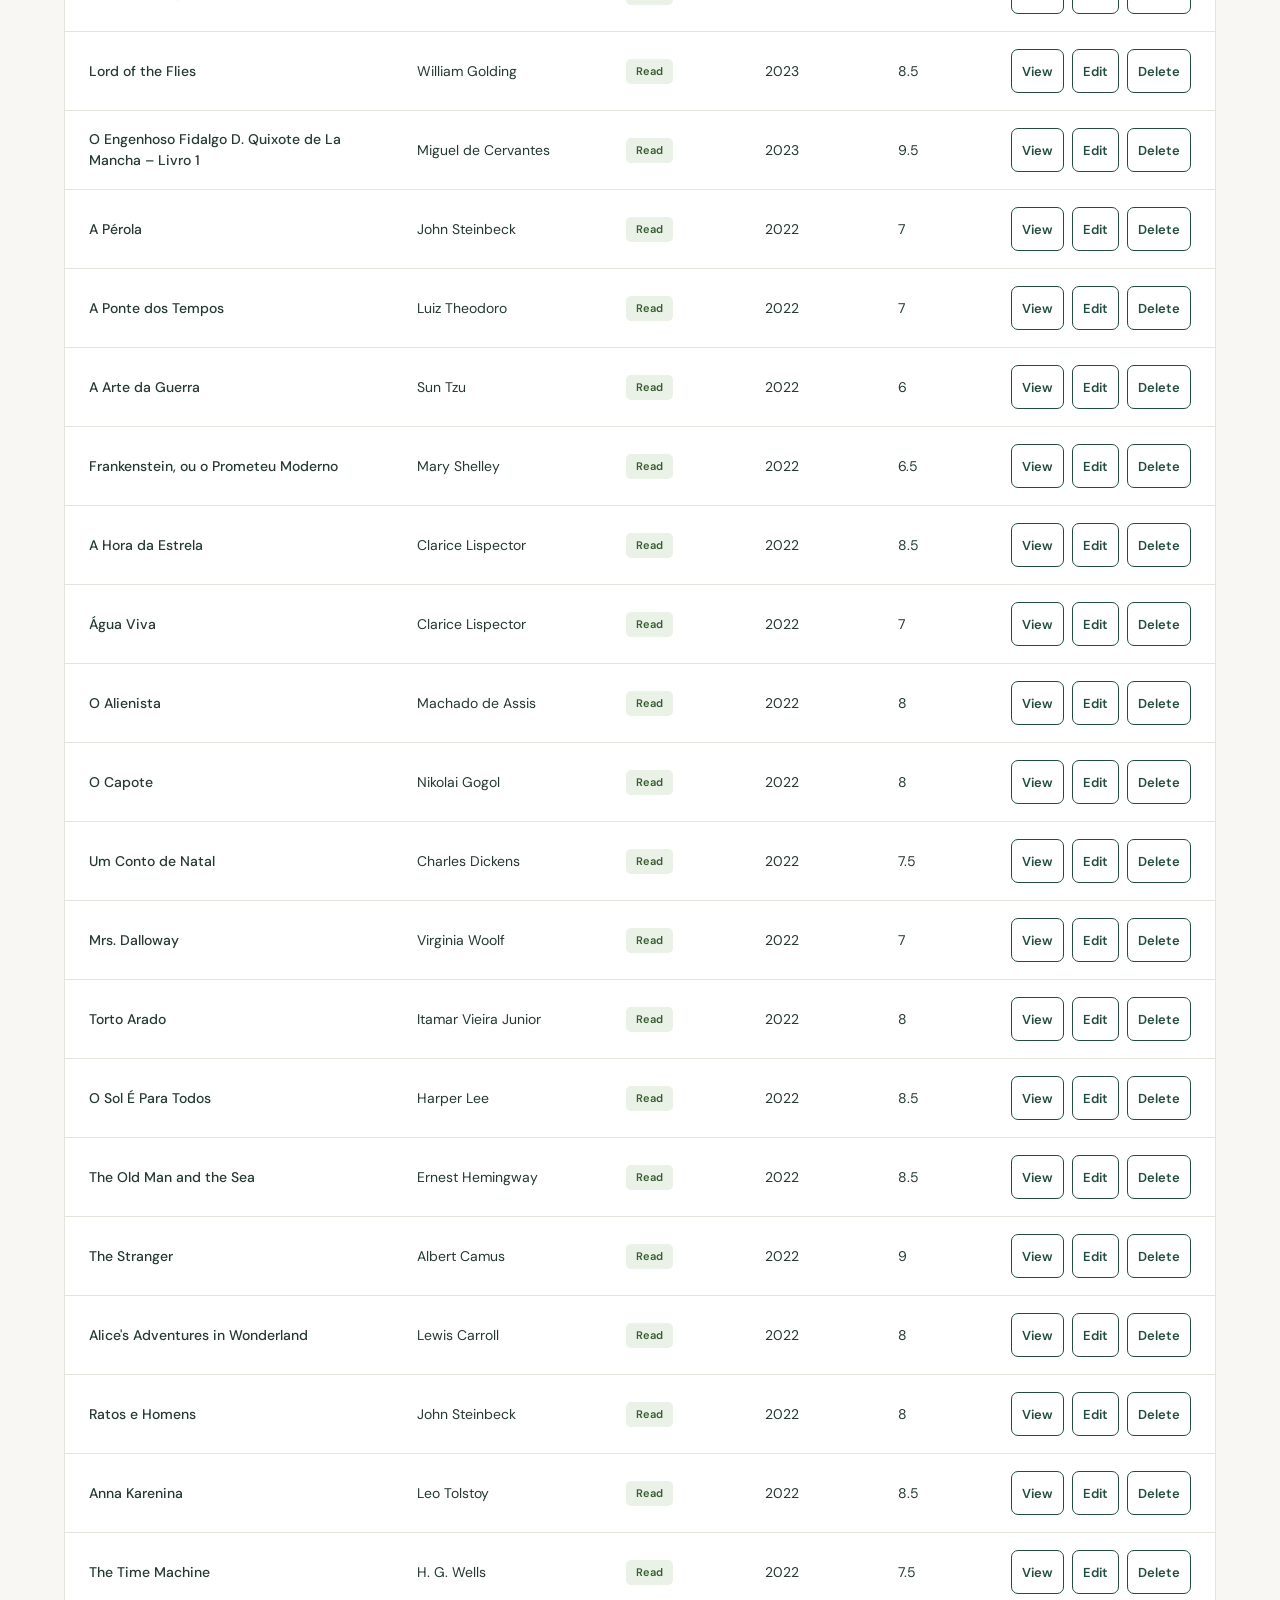
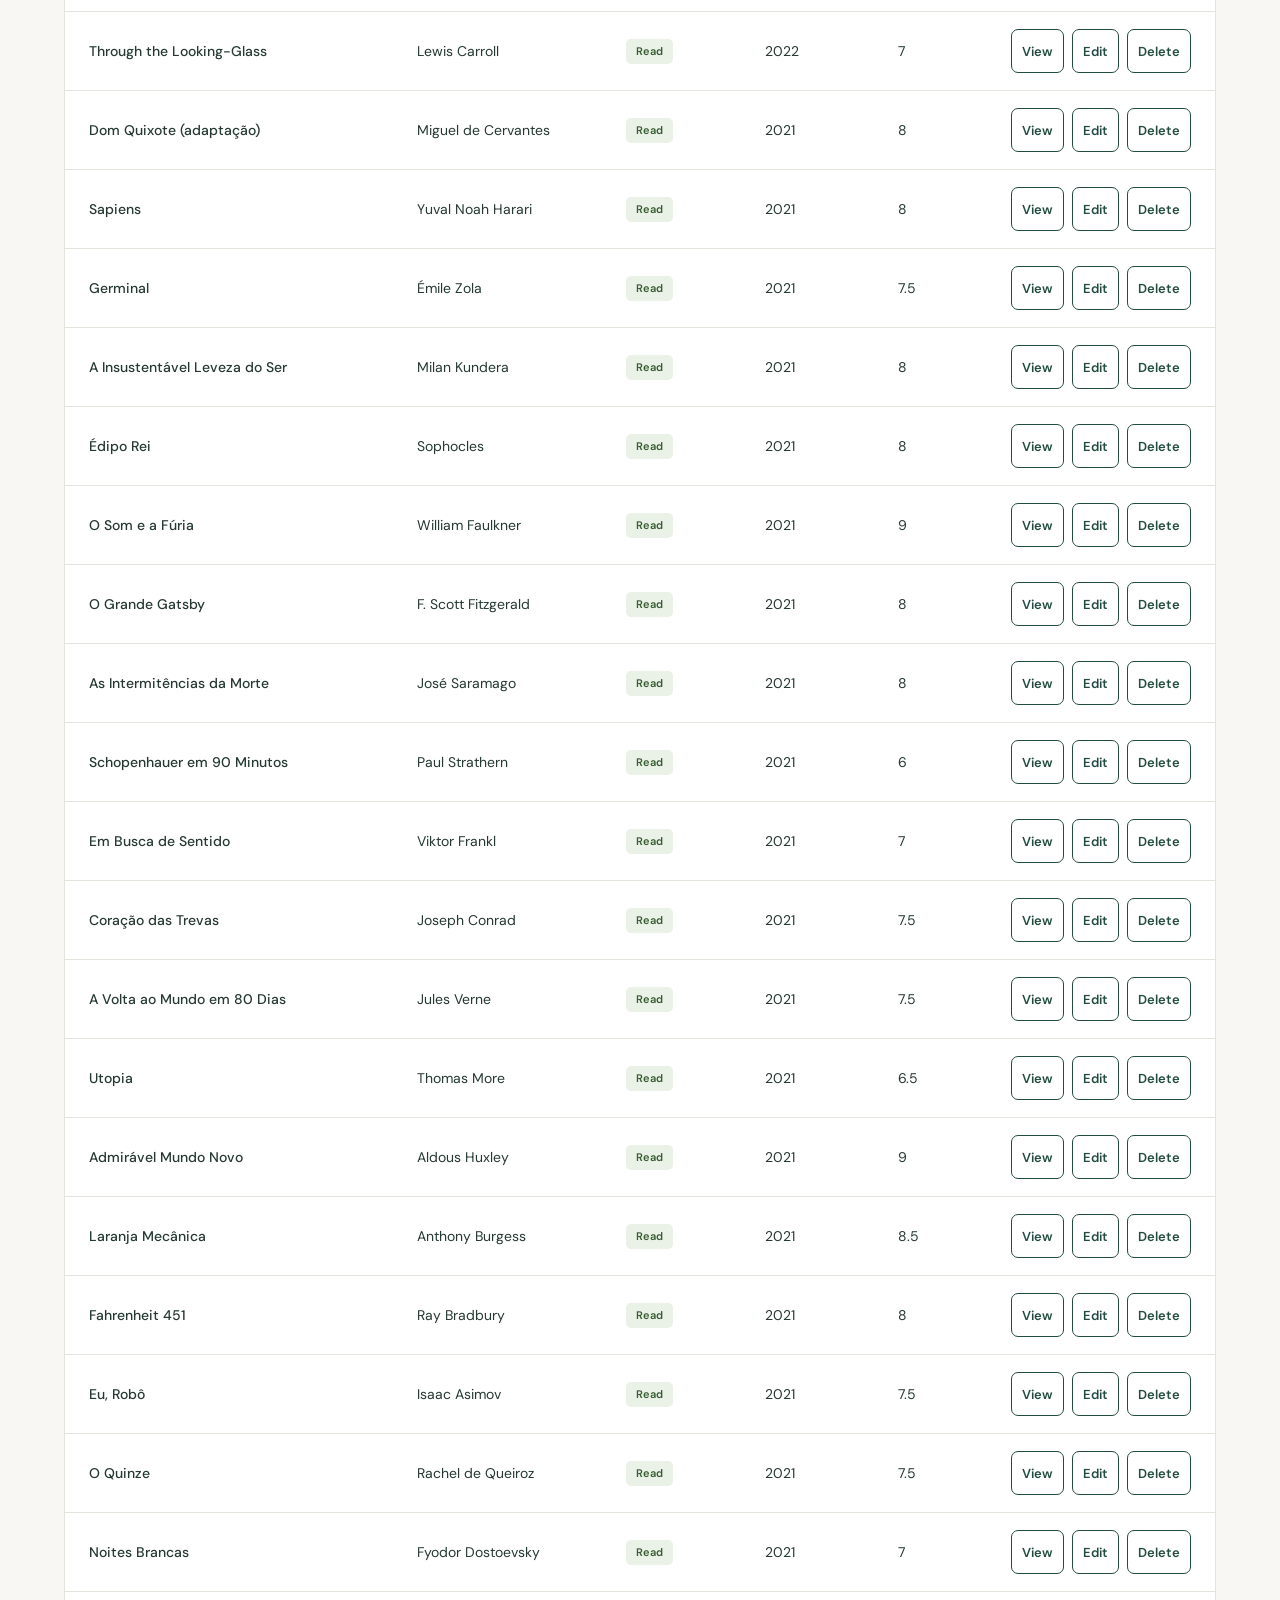
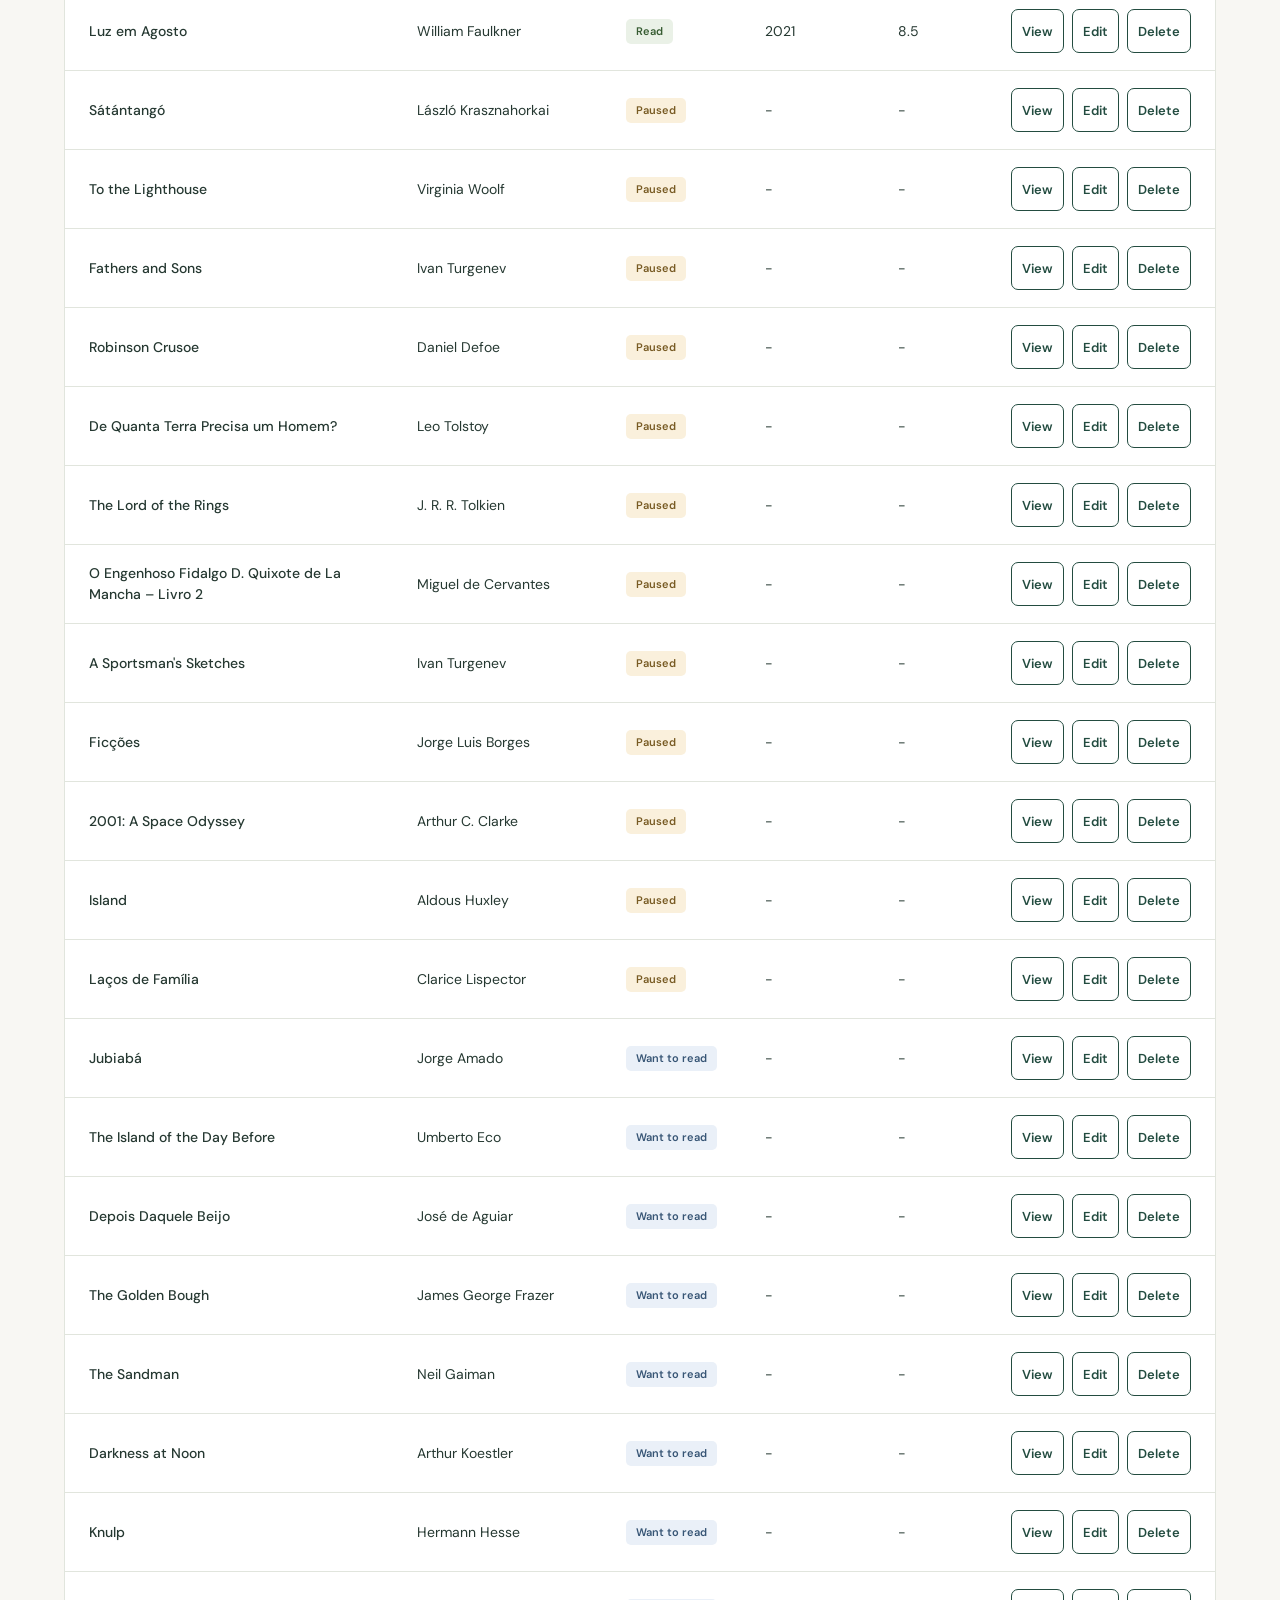
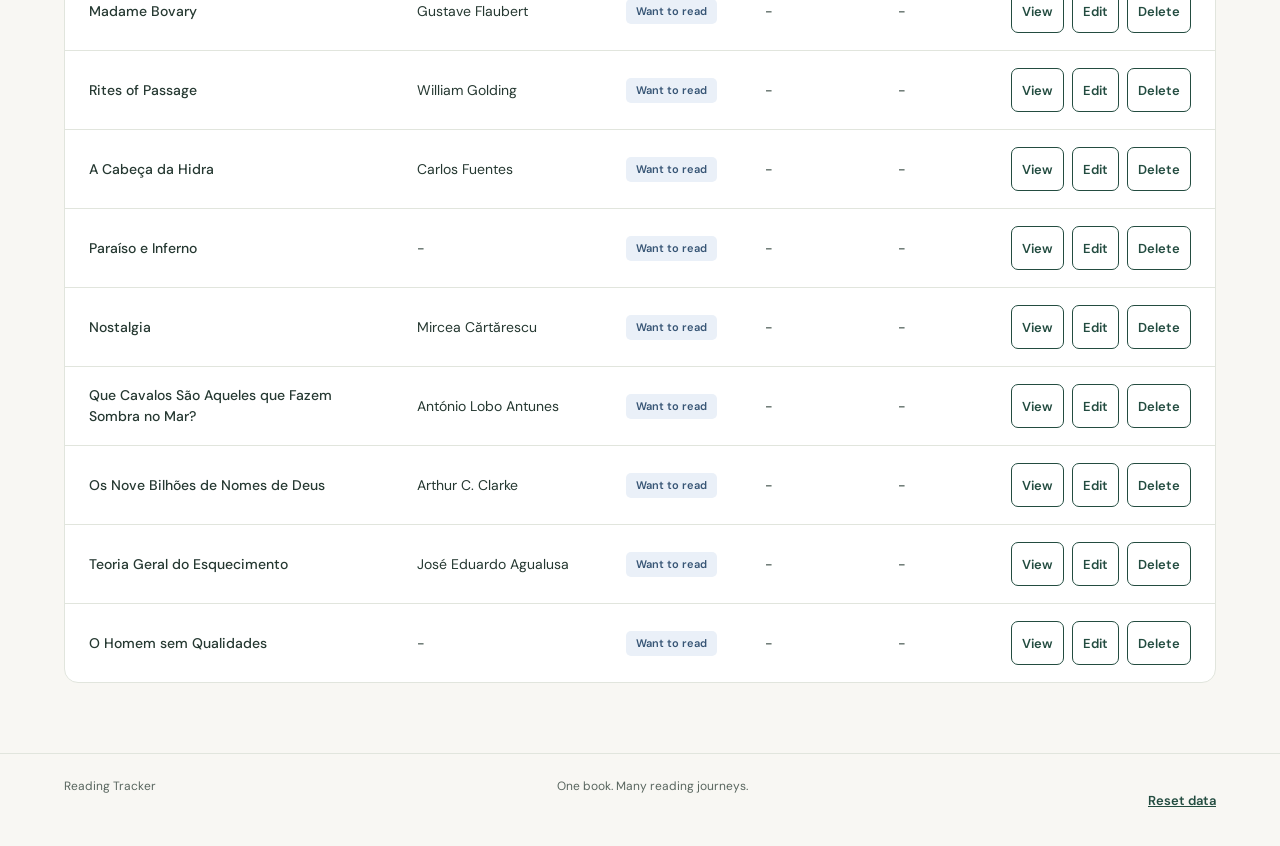
==== commit 9c65d40d: "feat: melhora feedback e acessibilidade da interface FR-UI-02" ====
--- a/frontend/index.html
+++ b/frontend/index.html
@@ -25,10 +25,11 @@
       <div class="title-row"><div><h1 id="page-title"></h1><p id="page-description" class="description"></p></div><button id="preview-button" type="button" disabled></button></div>
     </section>
     <div id="announcement" role="status" aria-live="polite" tabindex="-1"></div>
+    <p id="loading-status" class="sr-only" role="status" aria-live="polite"></p>
     <div id="content" aria-busy="true"></div>
     <noscript><p>Please enable JavaScript to open your library.</p></noscript>
   </main>
   <footer><span>Reading Tracker</span><span>One book. Many reading journeys.</span><button id="reset-data" type="button" class="button-link" disabled></button></footer>
-  <dialog id="form-dialog" aria-labelledby="dialog-title"><div class="dialog-heading"><h2 id="dialog-title"></h2><button type="button" class="button-secondary" id="close-dialog">Close</button></div><div id="dialog-content"></div></dialog>
+  <dialog id="form-dialog" aria-labelledby="dialog-title"><div class="dialog-heading"><h2 id="dialog-title"></h2><button type="button" class="button-secondary" id="close-dialog">Close</button></div><p id="dialog-progress" class="sr-only" role="status" aria-live="polite"></p><div id="dialog-content"></div></dialog>
 </body>
 </html>
--- a/frontend/css/styles.css
+++ b/frontend/css/styles.css
@@ -3,7 +3,9 @@
   --paper:#f8f7f3;
   --surface:#fff;
   --ink:#253831;
-  --muted:#69756f;
+  --muted:#59665f;
+  --control-line:#7a8a80;
+  --focus:#85521f;
   --green:#234c40;
   --line:#e1e5dd;
   --accent:#eaf0e8;
@@ -480,3 +482,102 @@
 footer #reset-data {
   padding: 0;
 }
+
+.row-actions {
+  display:flex;
+  gap:8px;
+  white-space:nowrap;
+}
+.error-panel {
+  overflow-wrap:anywhere;
+}
+
+.book-details {
+  display:grid;
+  grid-template-columns:minmax(100px, 1fr) minmax(0, 3fr);
+  gap:12px 20px;
+}
+.book-details dt { font-weight:600; }
+.book-details dd { margin:0; overflow-wrap:anywhere; }
+
+.field .checkbox-label input {
+  width:18px;
+  min-height:18px;
+  flex-shrink:0;
+}
+.book-details dd { white-space:pre-wrap; }
+
+/* FR-UI-01: native touch selections and one record per card on narrow screens. */
+.multiple-field { margin:0; min-width:0; }
+.checkbox-options { max-height:220px; overflow:auto; padding:6px; }
+.checkbox-options .checkbox-label { min-height:44px; padding:8px 4px; overflow-wrap:anywhere; }
+.checkbox-options input { flex-shrink:0; }
+.multiple-field .button-link { min-height:44px; }
+.checkbox-options:focus-within { outline-offset:2px; }
+dialog { overflow-y:auto; max-height:85dvh; }
+.dialog-heading h2 { min-width:0; overflow-wrap:anywhere; }
+.row-actions { flex-wrap:nowrap; white-space:nowrap; }
+.row-actions button { min-height:44px; flex-shrink:0; }
+@media(min-width:851px) {
+  td:has(> .row-actions) { width:1%; }
+  .row-actions button { padding:8px 10px; font-size:13px; }
+}
+td { overflow-wrap:anywhere; }
+@media(max-width:850px) {
+  .table-scroll { overflow:visible; }
+  .table-scroll table { table-layout:fixed; }
+  .table-scroll thead,.table-scroll tbody { display:block; }
+  .table-scroll thead tr { display:flex; flex-wrap:wrap; padding:12px; gap:8px; background:#f4f6f1; }
+  .table-scroll th { display:none; border:0; padding:0; white-space:normal; }
+  .table-scroll th:has(.sort-button) { display:block; }
+  .sort-button { min-height:44px; padding:8px; }
+  .table-scroll tbody tr { display:block; margin:14px; border:1px solid var(--line); border-radius:8px; padding:12px; }
+  .table-scroll td { display:block; padding:8px 0; border:0; min-width:0; }
+  .table-scroll td::before { content:attr(data-label); display:block; font-size:12px; color:var(--muted); font-weight:600; margin-bottom:4px; }
+  .row-actions { gap:8px; flex-wrap:wrap; white-space:normal; }
+  .book-details { grid-template-columns:minmax(0,1fr); gap:8px; }
+  .book-details dd { margin-bottom:12px; }
+}
+
+/* FR-UI-02: measured contrast, predictable focus and explicit feedback. */
+button,a,input,select,textarea { scroll-margin:12px; }
+button { min-width:44px; min-height:44px; }
+button:focus-visible,a:focus-visible,input:focus-visible,select:focus-visible,textarea:focus-visible,
+.table-scroll:focus-visible,[data-field]:focus-visible {
+  outline:3px solid var(--focus);
+  outline-offset:3px;
+}
+.site-header nav a { display:inline-flex; align-items:center; min-height:44px; }
+.brand { min-height:44px; }
+.field input,.field select,.field textarea { border-color:var(--control-line); min-height:44px; }
+.field input[type=checkbox],.checkbox-label input { accent-color:var(--green); }
+.checkbox-label { min-height:44px; padding:8px 4px; }
+.checkbox-label input { flex-shrink:0; }
+.field .checkbox-label input { min-height:18px; }
+.sort-button,.button-link { min-height:44px; min-width:44px; padding:8px; }
+.table-scroll:focus-visible { outline-offset:-4px; }
+.checkbox-options { padding:8px; scroll-padding:8px; }
+.checkbox-options .checkbox-label { padding:8px; }
+.collection-panel { overflow:visible; }
+.table-scroll { border-radius:0 0 var(--radius) var(--radius); }
+.feedback { padding:16px 18px; border:1px solid var(--control-line); border-left:4px solid var(--green); border-radius:8px; line-height:1.6; overflow-wrap:anywhere; }
+.feedback-success { background:#eaf1e7; }
+.feedback-loading,.feedback-info { background:var(--accent); }
+.feedback-warning,.notice.warning { background:#faf0dc; border-left:4px solid #785b24; }
+.feedback-error { background:#f7e9e7; border-color:var(--danger); color:var(--danger); }
+.feedback:empty { display:none; }
+.feedback strong { font-weight:700; }
+.field-error { line-height:1.5; overflow-wrap:anywhere; }
+[data-required-hint] { font-size:12px; font-weight:400; }
+[data-field][aria-invalid=true] { border-color:var(--danger); }
+.dialog-heading { align-items:flex-start; }
+#close-dialog { flex-shrink:0; }
+.dialog-actions { margin-top:8px; }
+#announcement:focus { outline:3px solid var(--focus); outline-offset:4px; }
+.book-details { margin:0; }
+@media(max-width:580px) {
+  .site-header nav { flex-wrap:wrap; gap:4px; }
+  .summary-grid { grid-template-columns:repeat(3,minmax(0,1fr)); }
+  .summary-card { overflow-wrap:anywhere; }
+}
+.error-panel { background:#f7e9e7; color:var(--danger); border:1px solid var(--danger); border-left-width:4px; }
